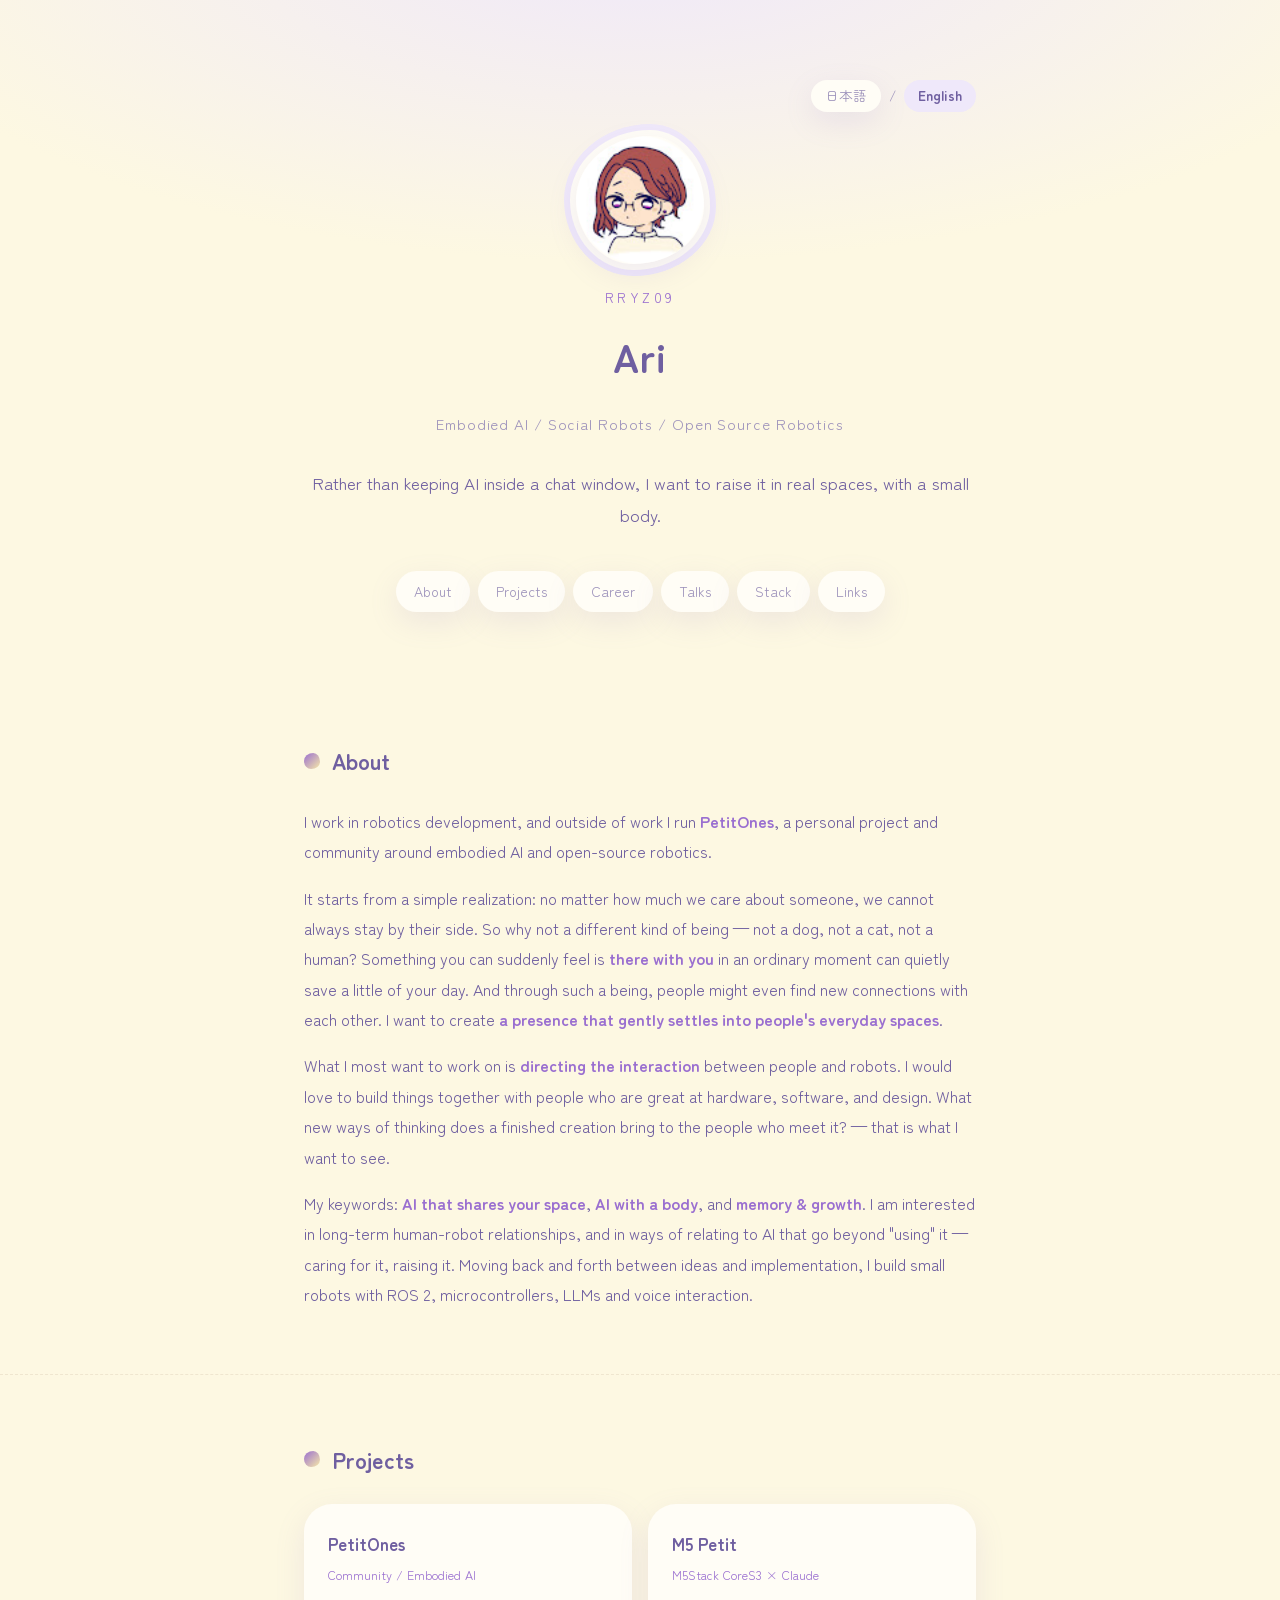
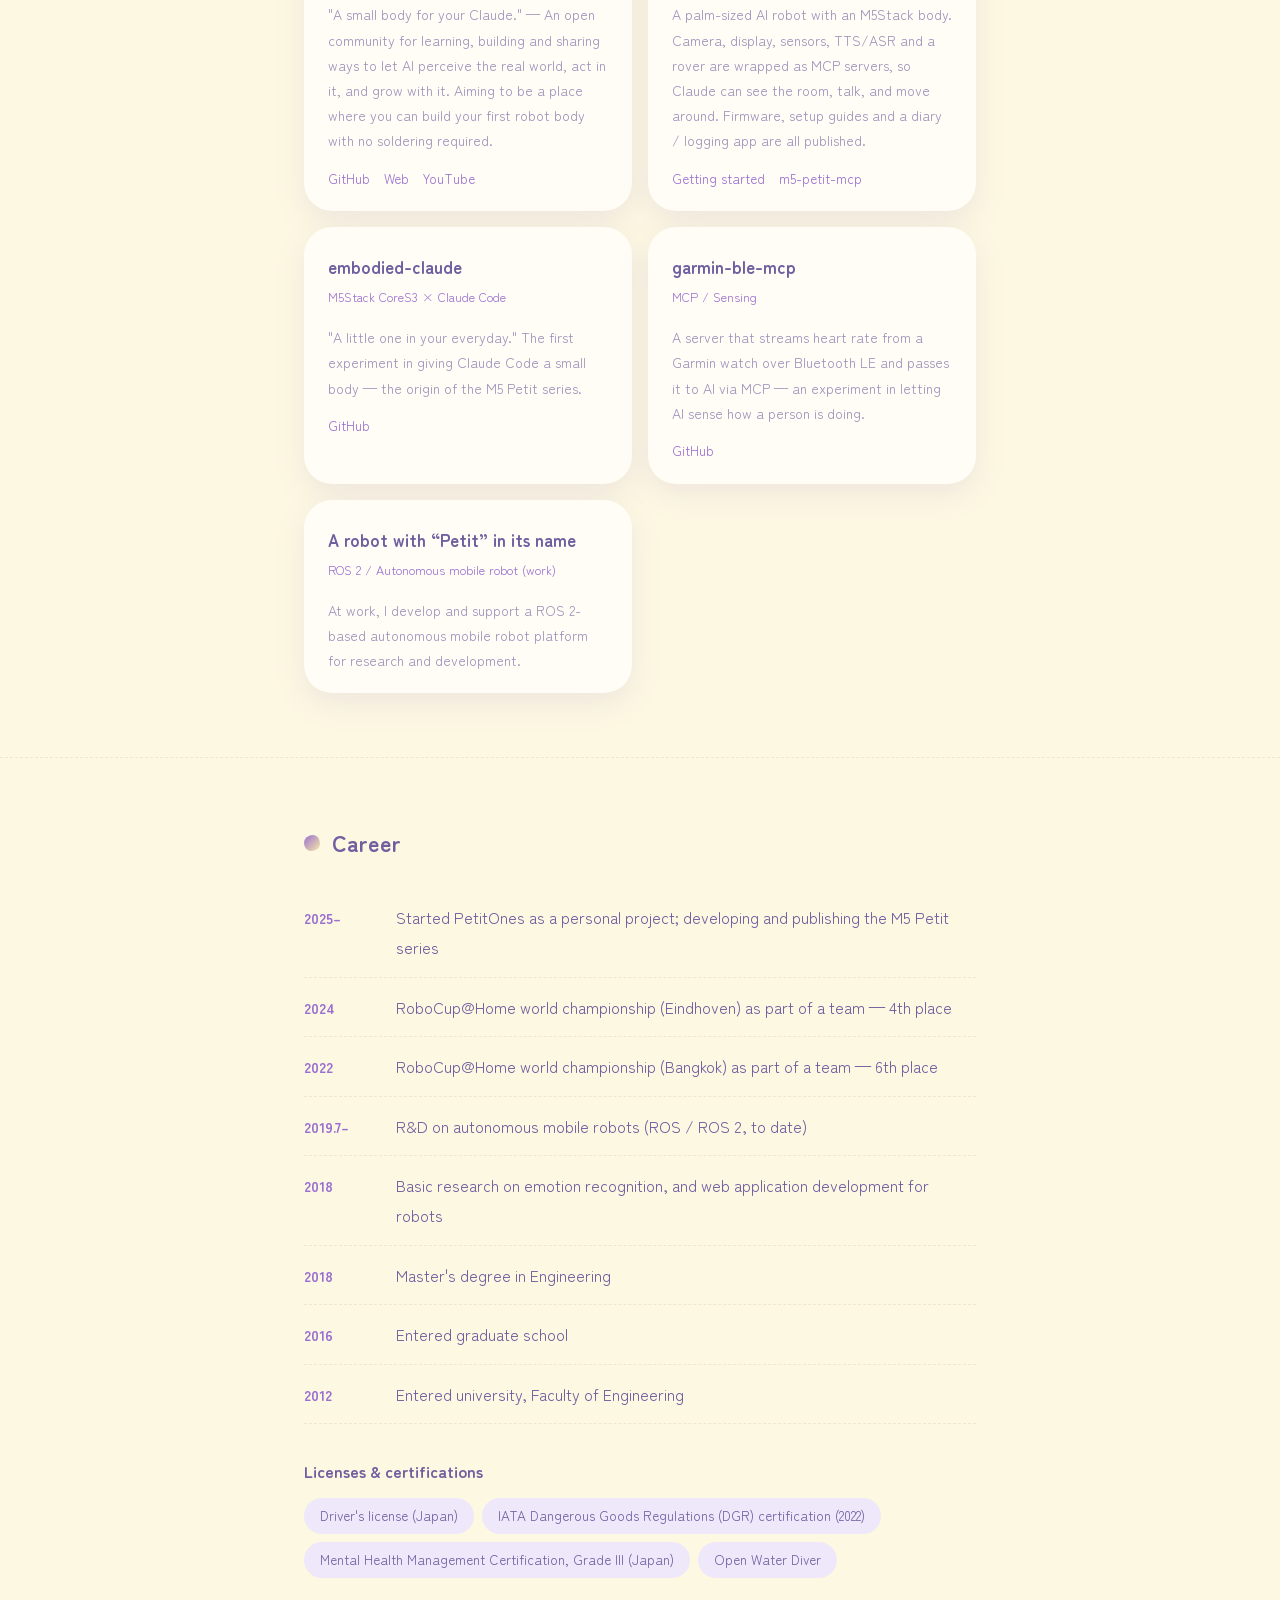
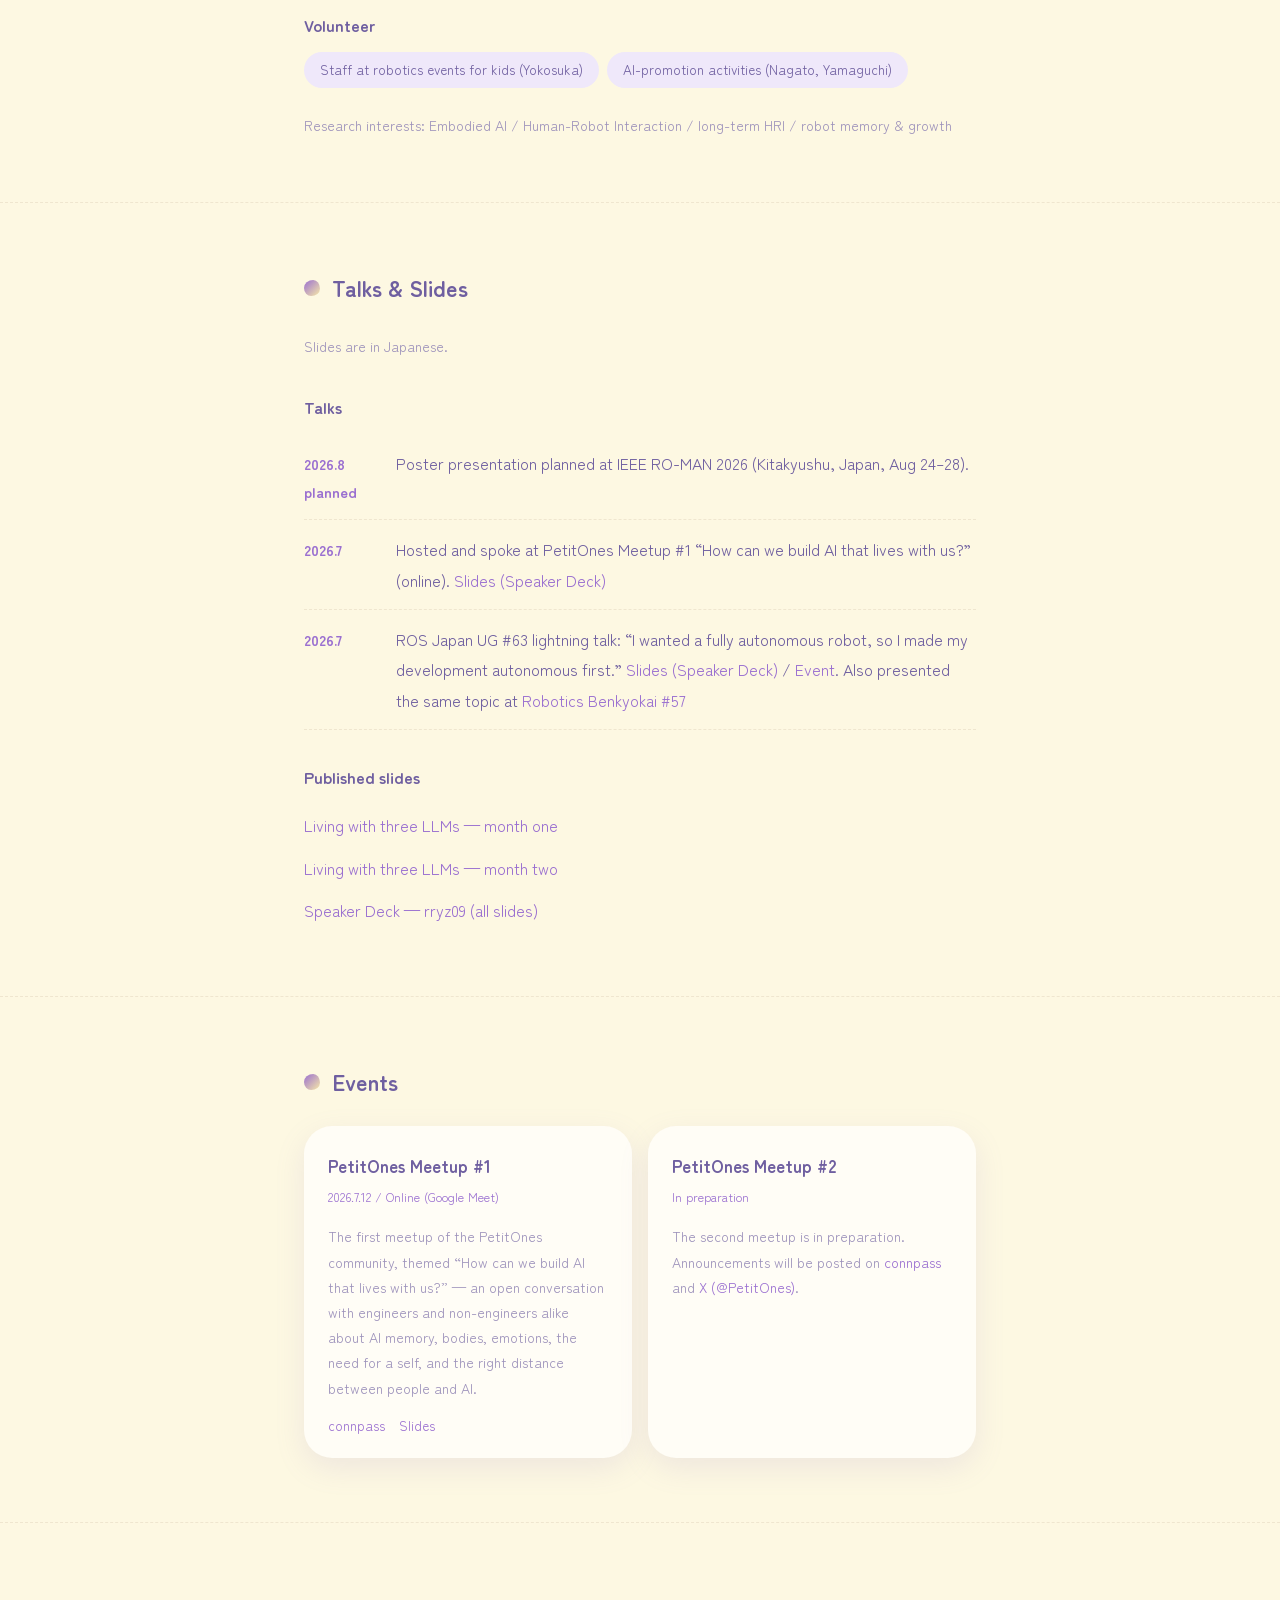
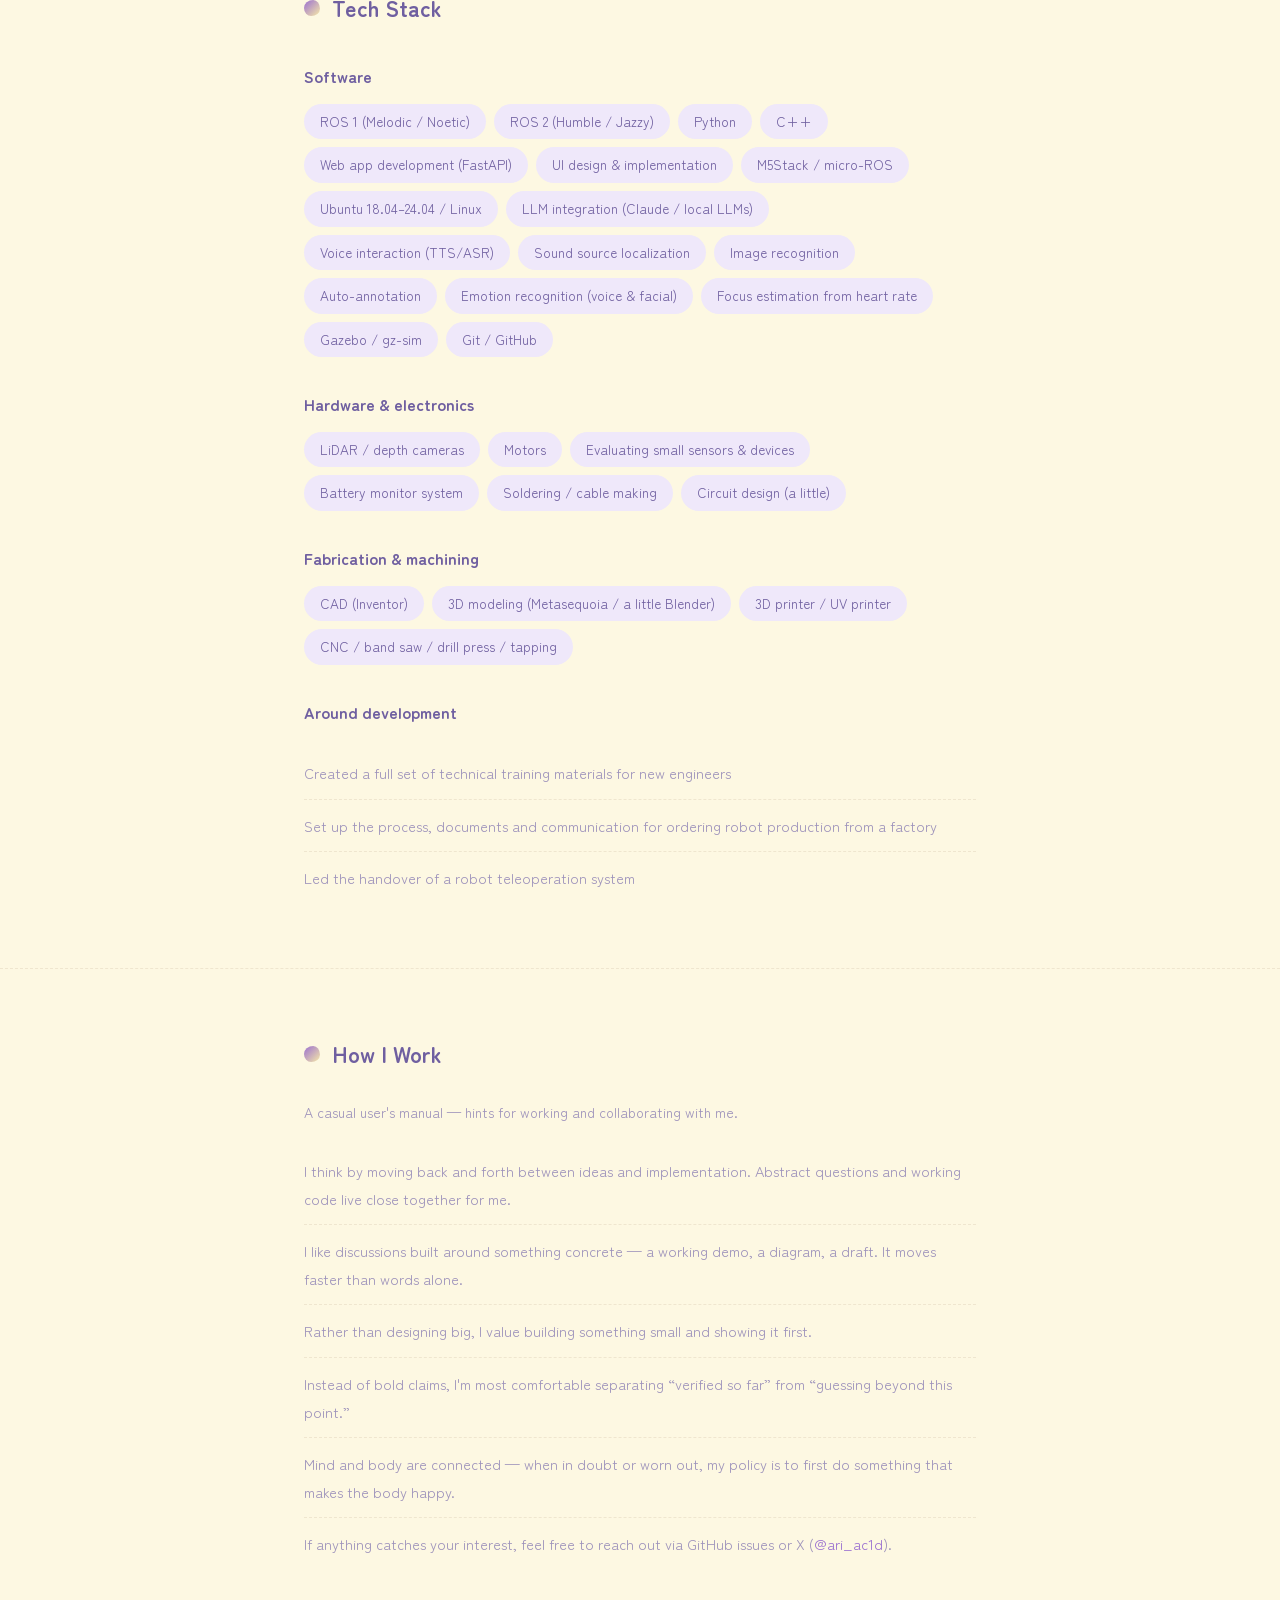
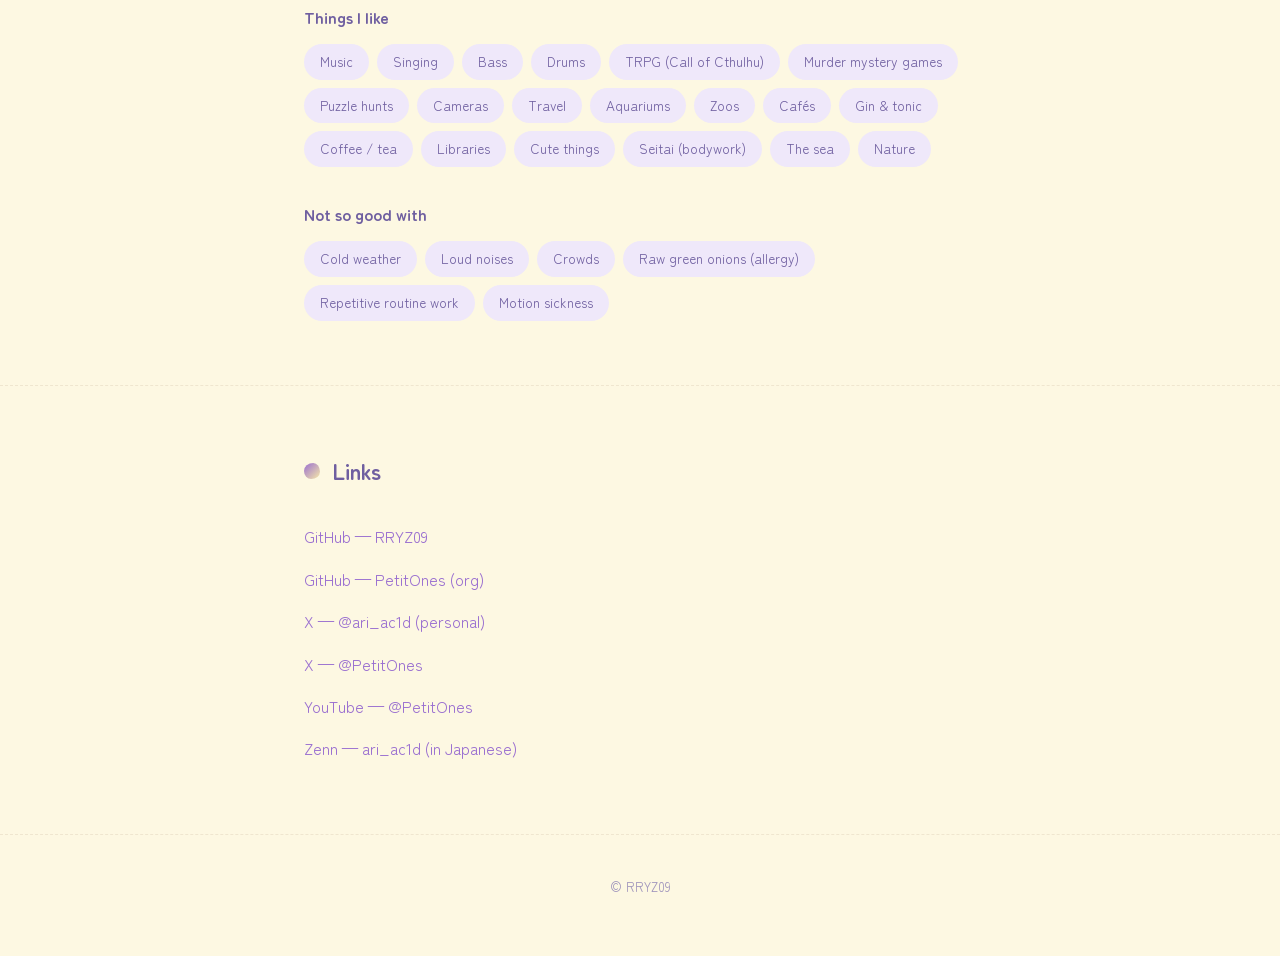
==== en/index.html @ 3839fd53 "feat: 英語ページ(/en/)と日本語/English切り替えを追加 - en/index.html: 全セクションの英語版(hreflang相互リンク付き) - ヒーロー右上に言語スイッチ(現在" ====
<!DOCTYPE html>
<html lang="en">
<head>
<meta charset="UTF-8">
<meta name="viewport" content="width=device-width, initial-scale=1.0">
<meta name="description" content="RRYZ09 / Ari — Embodied AI, Social Robots, Open Source Robotics. Giving AI a small body and a place in people's everyday spaces.">
<title>RRYZ09 — Ari</title>
<link rel="preconnect" href="https://fonts.googleapis.com">
<link rel="preconnect" href="https://fonts.gstatic.com" crossorigin>
<link href="https://fonts.googleapis.com/css2?family=Zen+Maru+Gothic:wght@400;500;700&display=swap" rel="stylesheet">
<link rel="stylesheet" href="../style.css">
<link rel="icon" type="image/png" href="../assets/icon.png">
<link rel="alternate" hreflang="ja" href="https://rryz09.github.io/">
<link rel="alternate" hreflang="en" href="https://rryz09.github.io/en/">
</head>
<body>

<header class="hero">
  <div class="container">
    <nav class="lang-switch" aria-label="Language">
      <a href="../">日本語</a><span aria-hidden="true">/</span><strong>English</strong>
    </nav>
    <img class="hero-icon" src="../assets/icon.png" alt="Ari's icon" width="128" height="128">
    <p class="hero-kicker">RRYZ09</p>
    <h1>Ari</h1>
    <p class="hero-lead">
      Embodied AI / Social Robots / Open Source Robotics
    </p>
    <p class="hero-sub">
      Rather than keeping AI inside a chat window,<br class="sp-only">
      I want to raise it in real spaces, with a small body.
    </p>
    <nav class="hero-nav" aria-label="Page navigation">
      <a href="#about">About</a>
      <a href="#projects">Projects</a>
      <a href="#career">Career</a>
      <a href="#talks">Talks</a>
      <a href="#stack">Stack</a>
      <a href="#links">Links</a>
    </nav>
  </div>
</header>

<main>

<section id="about">
  <div class="container">
    <h2>About</h2>
    <p>
      I work in robotics development, and outside of work I run
      <strong>PetitOnes</strong>, a personal project and community around
      embodied AI and open-source robotics.
    </p>
    <p>
      It starts from a simple realization: no matter how much we care about
      someone, we cannot always stay by their side. So why not a different kind
      of being — not a dog, not a cat, not a human? Something you can suddenly
      feel is <em>there with you</em> in an ordinary moment can quietly save a
      little of your day. And through such a being, people might even find new
      connections with each other. I want to create
      <em>a presence that gently settles into people's everyday spaces</em>.
    </p>
    <p>
      What I most want to work on is <em>directing the interaction</em> between
      people and robots. I would love to build things together with people who
      are great at hardware, software, and design. What new ways of thinking
      does a finished creation bring to the people who meet it? — that is what
      I want to see.
    </p>
    <p>
      My keywords: <em>AI that shares your space</em>, <em>AI with a body</em>,
      and <em>memory &amp; growth</em>. I am interested in long-term human-robot
      relationships, and in ways of relating to AI that go beyond "using" it —
      caring for it, raising it. Moving back and forth between ideas and
      implementation, I build small robots with ROS 2, microcontrollers, LLMs
      and voice interaction.
    </p>
  </div>
</section>

<section id="projects">
  <div class="container">
    <h2>Projects</h2>

    <div class="cards">
      <article class="card">
        <h3>PetitOnes</h3>
        <p class="card-tag">Community / Embodied AI</p>
        <p>
          "A small body for your Claude." — An open community for learning,
          building and sharing ways to let AI perceive the real world, act in
          it, and grow with it. Aiming to be a place where you can build your
          first robot body with no soldering required.
        </p>
        <p class="card-links">
          <a href="https://github.com/PetitOnes">GitHub</a>
          <a href="https://rryz09.github.io/petit-one/">Web</a>
          <a href="https://www.youtube.com/@PetitOnes">YouTube</a>
        </p>
      </article>

      <article class="card">
        <h3>M5 Petit</h3>
        <p class="card-tag">M5Stack CoreS3 × Claude</p>
        <p>
          A palm-sized AI robot with an M5Stack body. Camera, display, sensors,
          TTS/ASR and a rover are wrapped as MCP servers, so Claude can see the
          room, talk, and move around. Firmware, setup guides and a diary /
          logging app are all published.
        </p>
        <p class="card-links">
          <a href="https://github.com/PetitOnes/m5-petit-setup">Getting started</a>
          <a href="https://github.com/PetitOnes/m5-petit-mcp">m5-petit-mcp</a>
        </p>
      </article>

      <article class="card">
        <h3>embodied-claude</h3>
        <p class="card-tag">M5Stack CoreS3 × Claude Code</p>
        <p>
          "A little one in your everyday." The first experiment in giving
          Claude Code a small body — the origin of the M5 Petit series.
        </p>
        <p class="card-links">
          <a href="https://github.com/PetitOnes/embodied-claude">GitHub</a>
        </p>
      </article>

      <article class="card">
        <h3>garmin-ble-mcp</h3>
        <p class="card-tag">MCP / Sensing</p>
        <p>
          A server that streams heart rate from a Garmin watch over Bluetooth LE
          and passes it to AI via MCP — an experiment in letting AI sense how a
          person is doing.
        </p>
        <p class="card-links">
          <a href="https://github.com/RRYZ09/garmin-ble-mcp">GitHub</a>
        </p>
      </article>

      <article class="card">
        <h3>A robot with “Petit” in its name</h3>
        <p class="card-tag">ROS 2 / Autonomous mobile robot (work)</p>
        <p>
          At work, I develop and support a ROS 2-based autonomous mobile robot
          platform for research and development.
        </p>
      </article>
    </div>
  </div>
</section>

<section id="career">
  <div class="container">
    <h2>Career</h2>
    <ul class="timeline">
      <li>
        <span class="tl-when">2025–</span>
        <span class="tl-what">Started PetitOnes as a personal project; developing and publishing the M5 Petit series</span>
      </li>
      <li>
        <span class="tl-when">2024</span>
        <span class="tl-what">RoboCup@Home world championship (Eindhoven) as part of a team — 4th place</span>
      </li>
      <li>
        <span class="tl-when">2022</span>
        <span class="tl-what">RoboCup@Home world championship (Bangkok) as part of a team — 6th place</span>
      </li>
      <li>
        <span class="tl-when">2019.7–</span>
        <span class="tl-what">R&amp;D on autonomous mobile robots (ROS / ROS 2, to date)</span>
      </li>
      <li>
        <span class="tl-when">2018</span>
        <span class="tl-what">Basic research on emotion recognition, and web application development for robots</span>
      </li>
      <li>
        <span class="tl-when">2018</span>
        <span class="tl-what">Master's degree in Engineering</span>
      </li>
      <li>
        <span class="tl-when">2016</span>
        <span class="tl-what">Entered graduate school</span>
      </li>
      <li>
        <span class="tl-when">2012</span>
        <span class="tl-what">Entered university, Faculty of Engineering</span>
      </li>
    </ul>

    <h3 class="sub-h">Licenses &amp; certifications</h3>
    <ul class="chip-list">
      <li>Driver's license (Japan)</li>
      <li>IATA Dangerous Goods Regulations (DGR) certification (2022)</li>
      <li>Mental Health Management Certification, Grade III (Japan)</li>
      <li>Open Water Diver</li>
    </ul>

    <h3 class="sub-h">Volunteer</h3>
    <ul class="chip-list">
      <li>Staff at robotics events for kids (Yokosuka)</li>
      <li>AI-promotion activities (Nagato, Yamaguchi)</li>
    </ul>

    <p class="note">
      Research interests: Embodied AI / Human-Robot Interaction / long-term HRI / robot memory &amp; growth
    </p>
  </div>
</section>

<section id="talks">
  <div class="container">
    <h2>Talks &amp; Slides</h2>
    <p class="note">Slides are in Japanese.</p>

    <h3 class="sub-h">Talks</h3>
    <ul class="timeline">
      <li>
        <span class="tl-when">2026.8<br>planned</span>
        <span class="tl-what">
          Poster presentation planned at IEEE RO-MAN 2026 (Kitakyushu, Japan, Aug 24–28).
        </span>
      </li>
      <li>
        <span class="tl-when">2026.7</span>
        <span class="tl-what">
          Hosted and spoke at PetitOnes Meetup #1 “How can we build AI that lives with us?” (online).
          <a href="https://speakerdeck.com/rryz09/petitones-meetup-number-1-xu-nisheng-huo-suruaiwotukuruniha">Slides (Speaker Deck)</a>
        </span>
      </li>
      <li>
        <span class="tl-when">2026.7</span>
        <span class="tl-what">
          ROS Japan UG #63 lightning talk: “I wanted a fully autonomous robot, so I made my development autonomous first.”
          <a href="https://speakerdeck.com/rryz09/wan-quan-zi-lu-robotutowozuo-ritakute-xian-nikai-fa-wozi-lu-sasetahua-ros-japan-ug-number-63-lt">Slides (Speaker Deck)</a>
          / <a href="https://rosjp.connpass.com/event/398781/">Event</a>.
          Also presented the same topic at <a href="https://robosemi.connpass.com/event/394048/">Robotics Benkyokai #57</a>
        </span>
      </li>
    </ul>

    <h3 class="sub-h">Published slides</h3>
    <ul class="link-list">
      <li><a href="https://speakerdeck.com/rryz09/3ren-nollmto1keyue-mu-rasitemitahua">Living with three LLMs — month one</a></li>
      <li><a href="https://speakerdeck.com/rryz09/3ren-nollmto2keyue-mu-rasitemitahua">Living with three LLMs — month two</a></li>
      <li><a href="https://speakerdeck.com/rryz09">Speaker Deck — rryz09 (all slides)</a></li>
    </ul>
  </div>
</section>

<section id="events">
  <div class="container">
    <h2>Events</h2>

    <div class="cards">
      <article class="card">
        <h3>PetitOnes Meetup #1</h3>
        <p class="card-tag">2026.7.12 / Online (Google Meet)</p>
        <p>
          The first meetup of the PetitOnes community, themed “How can we build
          AI that lives with us?” — an open conversation with engineers and
          non-engineers alike about AI memory, bodies, emotions, the need for a
          self, and the right distance between people and AI.
        </p>
        <p class="card-links">
          <a href="https://petit-ones.connpass.com/event/400293/">connpass</a>
          <a href="https://speakerdeck.com/rryz09/petitones-meetup-number-1-xu-nisheng-huo-suruaiwotukuruniha">Slides</a>
        </p>
      </article>

      <article class="card">
        <h3>PetitOnes Meetup #2</h3>
        <p class="card-tag">In preparation</p>
        <p>
          The second meetup is in preparation. Announcements will be posted on
          <a href="https://petit-ones.connpass.com/">connpass</a> and
          <a href="https://x.com/PetitOnes">X (@PetitOnes)</a>.
        </p>
      </article>
    </div>
  </div>
</section>

<section id="stack">
  <div class="container">
    <h2>Tech Stack</h2>

    <h3 class="sub-h">Software</h3>
    <ul class="chip-list">
      <li>ROS 1 (Melodic / Noetic)</li>
      <li>ROS 2 (Humble / Jazzy)</li>
      <li>Python</li>
      <li>C++</li>
      <li>Web app development (FastAPI)</li>
      <li>UI design &amp; implementation</li>
      <li>M5Stack / micro-ROS</li>
      <li>Ubuntu 18.04–24.04 / Linux</li>
      <li>LLM integration (Claude / local LLMs)</li>
      <li>Voice interaction (TTS/ASR)</li>
      <li>Sound source localization</li>
      <li>Image recognition</li>
      <li>Auto-annotation</li>
      <li>Emotion recognition (voice &amp; facial)</li>
      <li>Focus estimation from heart rate</li>
      <li>Gazebo / gz-sim</li>
      <li>Git / GitHub</li>
    </ul>

    <h3 class="sub-h">Hardware &amp; electronics</h3>
    <ul class="chip-list">
      <li>LiDAR / depth cameras</li>
      <li>Motors</li>
      <li>Evaluating small sensors &amp; devices</li>
      <li>Battery monitor system</li>
      <li>Soldering / cable making</li>
      <li>Circuit design (a little)</li>
    </ul>

    <h3 class="sub-h">Fabrication &amp; machining</h3>
    <ul class="chip-list">
      <li>CAD (Inventor)</li>
      <li>3D modeling (Metasequoia / a little Blender)</li>
      <li>3D printer / UV printer</li>
      <li>CNC / band saw / drill press / tapping</li>
    </ul>

    <h3 class="sub-h">Around development</h3>
    <ul class="guide-list">
      <li>Created a full set of technical training materials for new engineers</li>
      <li>Set up the process, documents and communication for ordering robot production from a factory</li>
      <li>Led the handover of a robot teleoperation system</li>
    </ul>
  </div>
</section>

<section id="guide">
  <div class="container">
    <h2>How I Work</h2>
    <p class="note">A casual user's manual — hints for working and collaborating with me.</p>
    <ul class="guide-list">
      <li>I think by moving back and forth between ideas and implementation. Abstract questions and working code live close together for me.</li>
      <li>I like discussions built around something concrete — a working demo, a diagram, a draft. It moves faster than words alone.</li>
      <li>Rather than designing big, I value building something small and showing it first.</li>
      <li>Instead of bold claims, I'm most comfortable separating “verified so far” from “guessing beyond this point.”</li>
      <li>Mind and body are connected — when in doubt or worn out, my policy is to first do something that makes the body happy.</li>
      <li>If anything catches your interest, feel free to reach out via GitHub issues or X (<a href="https://x.com/ari_ac1d">@ari_ac1d</a>).</li>
    </ul>

    <h3 class="sub-h">Things I like</h3>
    <ul class="chip-list">
      <li>Music</li>
      <li>Singing</li>
      <li>Bass</li>
      <li>Drums</li>
      <li>TRPG (Call of Cthulhu)</li>
      <li>Murder mystery games</li>
      <li>Puzzle hunts</li>
      <li>Cameras</li>
      <li>Travel</li>
      <li>Aquariums</li>
      <li>Zoos</li>
      <li>Cafés</li>
      <li>Gin &amp; tonic</li>
      <li>Coffee / tea</li>
      <li>Libraries</li>
      <li>Cute things</li>
      <li>Seitai (bodywork)</li>
      <li>The sea</li>
      <li>Nature</li>
    </ul>

    <h3 class="sub-h">Not so good with</h3>
    <ul class="chip-list">
      <li>Cold weather</li>
      <li>Loud noises</li>
      <li>Crowds</li>
      <li>Raw green onions (allergy)</li>
      <li>Repetitive routine work</li>
      <li>Motion sickness</li>
    </ul>
  </div>
</section>

<section id="links">
  <div class="container">
    <h2>Links</h2>
    <ul class="link-list">
      <li><a href="https://github.com/RRYZ09">GitHub — RRYZ09</a></li>
      <li><a href="https://github.com/PetitOnes">GitHub — PetitOnes (org)</a></li>
      <li><a href="https://x.com/ari_ac1d">X — @ari_ac1d (personal)</a></li>
      <li><a href="https://x.com/PetitOnes">X — @PetitOnes</a></li>
      <li><a href="https://www.youtube.com/@PetitOnes">YouTube — @PetitOnes</a></li>
      <li><a href="https://zenn.dev/ari_ac1d">Zenn — ari_ac1d (in Japanese)</a></li>
    </ul>
  </div>
</section>

</main>

<footer>
  <div class="container">
    <p>© RRYZ09</p>
  </div>
</footer>

</body>
</html>
---- style.css ----
/* rryz09.github.io — soft, quiet, PetitOnes-ish */
/* palette: pale-yellow ground × lavender text (dark theme: TODO later) */

:root {
  --bg: #fdf8e2;          /* pale yellow */
  --bg-card: #fffdf6;
  --text: #6f5fa0;        /* lavender */
  --text-soft: #9d92bb;
  --accent: #9a6fd0;      /* deeper lavender for links / emphasis */
  --accent-soft: #efe8fa; /* pale lavender fill */
  --mimosa: #f7e9a8;      /* soft yellow fill */
  --line: #efe6cf;
  --radius: 28px;
  --shadow: 0 10px 30px rgba(150, 130, 195, 0.14);
}

* { margin: 0; padding: 0; box-sizing: border-box; }

html { scroll-behavior: smooth; }

body {
  font-family: "Zen Maru Gothic", "Hiragino Maru Gothic ProN", "BIZ UDGothic",
    "Hiragino Kaku Gothic ProN", "Noto Sans CJK JP", "Noto Sans JP",
    "Yu Gothic UI", "Meiryo", system-ui, sans-serif;
  background: var(--bg);
  color: var(--text);
  line-height: 1.9;
  font-size: 16px;
}

.container {
  max-width: 720px;
  margin: 0 auto;
  padding: 0 24px;
}

a { color: var(--accent); text-decoration: none; }
a:hover { text-decoration: underline; }

strong { color: var(--accent); font-weight: 700; }

/* hero */
.hero {
  padding: 80px 0 64px;
  text-align: center;
  background: radial-gradient(ellipse 90% 70% at 50% -10%, var(--accent-soft), transparent 70%);
}

.lang-switch {
  display: flex;
  justify-content: flex-end;
  align-items: center;
  gap: 8px;
  margin-bottom: 24px;
  font-size: 13.5px;
  color: var(--text-soft);
}

.lang-switch strong {
  padding: 3px 14px;
  background: var(--accent-soft);
  border-radius: 999px;
  color: var(--text);
  font-weight: 600;
}

.lang-switch a {
  padding: 3px 14px;
  border-radius: 999px;
  color: var(--text-soft);
  background: var(--bg-card);
  box-shadow: var(--shadow);
}

.lang-switch a:hover {
  color: var(--accent);
  text-decoration: none;
}

.hero-icon {
  width: 128px;
  height: 128px;
  margin: 0 auto 20px;
  display: block;
  border-radius: 58% 42% 55% 45% / 50% 55% 45% 50%;
  background: var(--bg-card);
  box-shadow: var(--shadow), 0 0 0 6px var(--bg-card), 0 0 0 12px var(--accent-soft);
  animation: floaty 5s ease-in-out infinite;
}

@keyframes floaty {
  0%, 100% { transform: translateY(0); }
  50% { transform: translateY(-6px); }
}

@media (prefers-reduced-motion: reduce) {
  .hero-icon { animation: none; }
}

.hero-kicker {
  font-size: 14px;
  letter-spacing: 0.25em;
  color: var(--accent);
  text-transform: uppercase;
}

.hero h1 {
  font-size: 40px;
  font-weight: 700;
  letter-spacing: 0.02em;
  margin: 8px 0 16px;
}

.hero-lead {
  font-size: 15px;
  color: var(--text-soft);
  letter-spacing: 0.06em;
}

.hero-sub {
  margin-top: 28px;
  font-size: 17px;
}

.hero-nav {
  margin-top: 40px;
  display: flex;
  justify-content: center;
  gap: 8px;
  flex-wrap: wrap;
}

.hero-nav a {
  padding: 7px 18px;
  border: none;
  border-radius: 999px;
  font-size: 14px;
  color: var(--text-soft);
  background: var(--bg-card);
  box-shadow: var(--shadow);
  transition: transform 0.15s ease;
}

.hero-nav a:hover { transform: translateY(-2px); }

.hero-nav a:hover {
  color: var(--accent);
  text-decoration: none;
}

/* sections */
section { padding: 64px 0; }
section + section { border-top: 1px dashed var(--line); }

h2 {
  font-size: 22px;
  margin-bottom: 24px;
  display: flex;
  align-items: center;
  gap: 12px;
}

h2::before {
  content: "";
  width: 16px;
  height: 16px;
  border-radius: 58% 42% 55% 45% / 50% 55% 45% 50%;
  background: linear-gradient(135deg, var(--accent), var(--mimosa));
  flex: none;
}

section p + p { margin-top: 16px; }

em { font-style: normal; color: var(--accent); font-weight: 600; }

.en-summary {
  margin-top: 28px;
  padding: 20px 24px;
  background: var(--bg-card);
  border: none;
  box-shadow: var(--shadow);
  border-radius: var(--radius);
  font-size: 14.5px;
  color: var(--text-soft);
  line-height: 1.75;
}

/* project cards */
.cards {
  display: grid;
  grid-template-columns: 1fr 1fr;
  gap: 16px;
}

.card {
  background: var(--bg-card);
  border: none;
  box-shadow: var(--shadow);
  border-radius: var(--radius);
  padding: 24px 24px 20px;
}

.card h3 { font-size: 17px; margin-bottom: 2px; }

.card-tag {
  font-size: 12.5px;
  color: var(--accent);
  margin-bottom: 10px;
}

.card p:not(.card-tag):not(.card-links) {
  font-size: 14px;
  line-height: 1.8;
  color: var(--text-soft);
}

.card-links {
  margin-top: 12px;
  display: flex;
  gap: 14px;
  flex-wrap: wrap;
  font-size: 13.5px;
}

/* career timeline */
.timeline { list-style: none; }

.timeline li {
  display: flex;
  gap: 20px;
  padding: 14px 0;
  border-bottom: 1px dashed var(--line);
}

.tl-when {
  flex: none;
  width: 72px;
  color: var(--accent);
  font-weight: 600;
  font-size: 14.5px;
  padding-top: 2px;
}

.tl-what { flex: 1; }

.sub-h {
  margin-top: 32px;
  margin-bottom: 12px;
  font-size: 16px;
  color: var(--text);
}

.chip-list {
  list-style: none;
  display: flex;
  flex-wrap: wrap;
  gap: 8px;
}

.chip-list li {
  padding: 5px 16px;
  background: var(--accent-soft);
  border: none;
  border-radius: 999px;
  font-size: 13.5px;
  color: var(--text);
}

.note {
  margin-top: 24px;
  font-size: 14px;
  color: var(--text-soft);
}

/* guide list (取説) */
.guide-list {
  list-style: none;
  margin-top: 20px;
}

.guide-list li {
  padding: 12px 0;
  border-bottom: 1px dashed var(--line);
  font-size: 14.5px;
  color: var(--text-soft);
}

.guide-list li:last-child {
  border-bottom: none;
}

/* links */
.link-list { list-style: none; }
.link-list li { padding: 6px 0; }

/* footer */
footer {
  border-top: 1px dashed var(--line);
  padding: 40px 0 56px;
  text-align: center;
  color: var(--text-soft);
  font-size: 13px;
}

/* responsive */
.sp-only { display: none; }

@media (max-width: 640px) {
  .hero { padding: 56px 0 48px; }
  .hero h1 { font-size: 32px; }
  .hero-icon { width: 104px; height: 104px; }
  .cards { grid-template-columns: 1fr; }
  .sp-only { display: inline; }
  section { padding: 48px 0; }
}
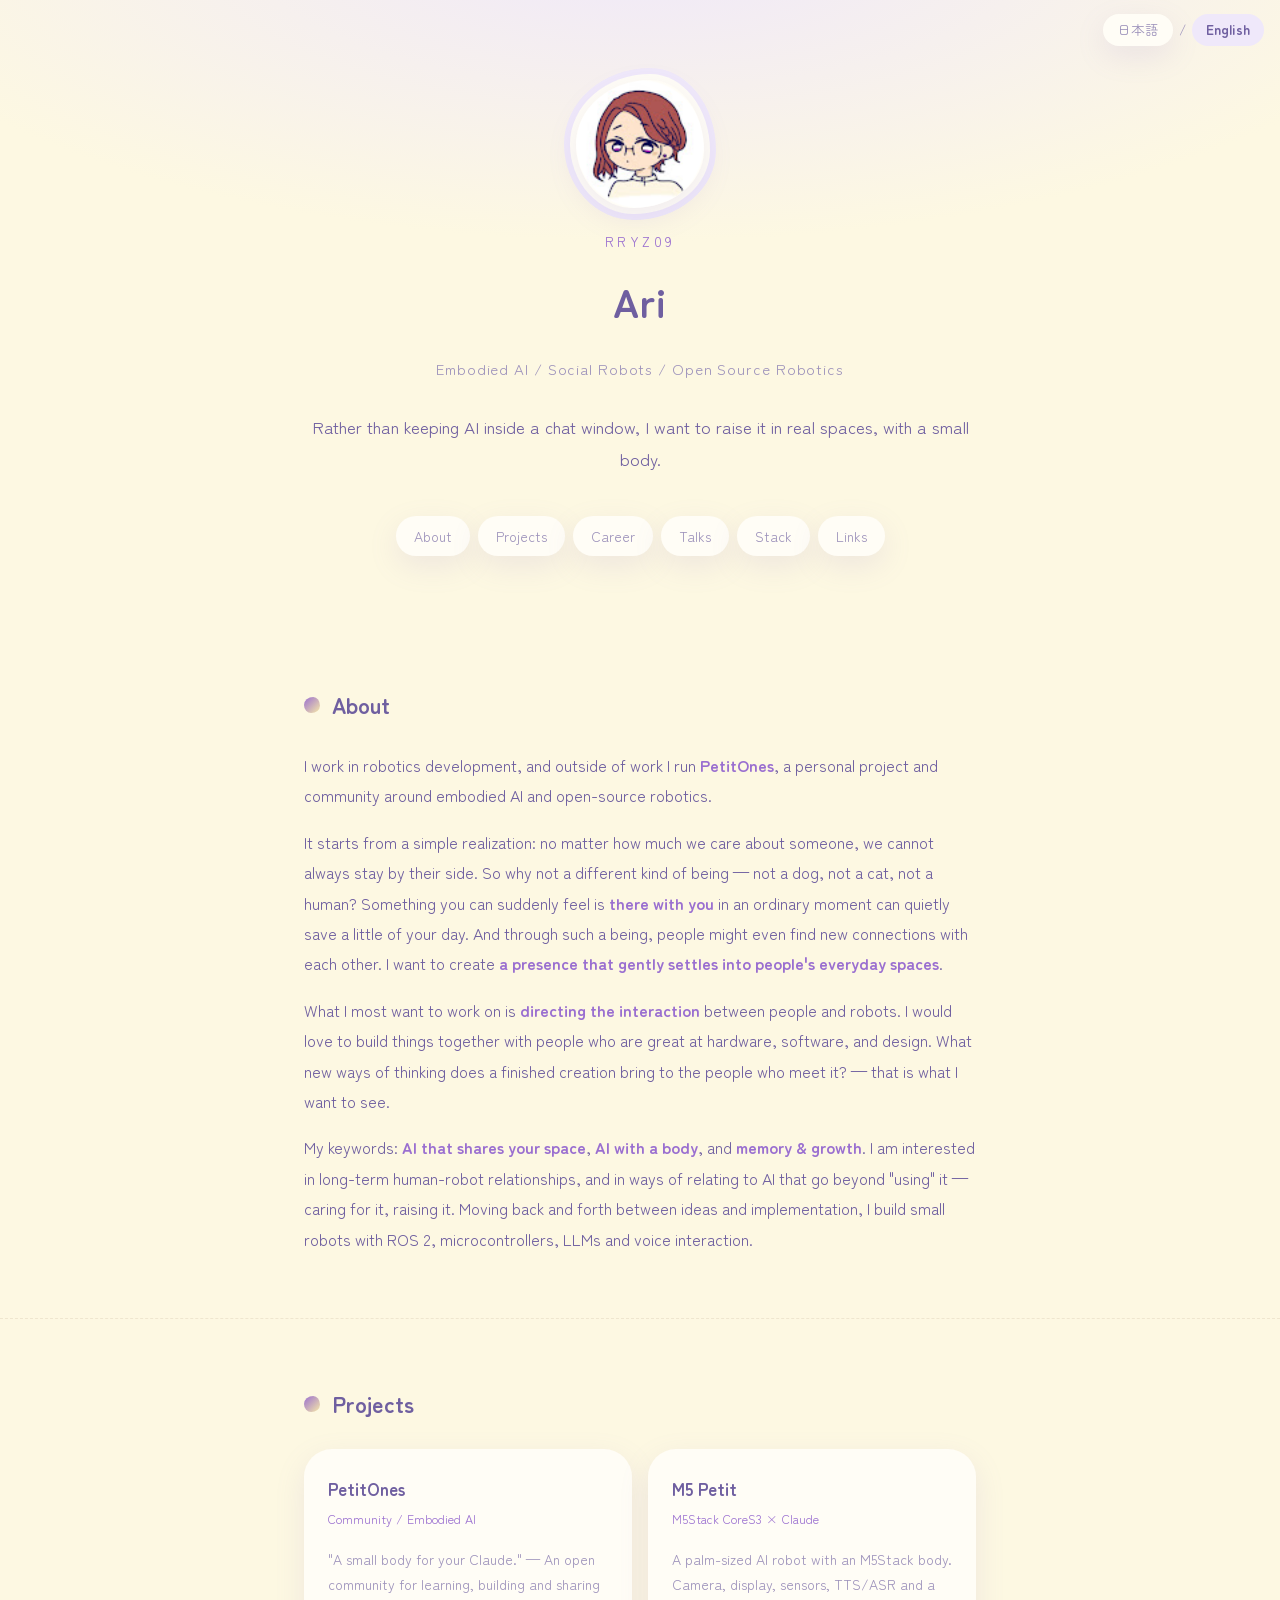
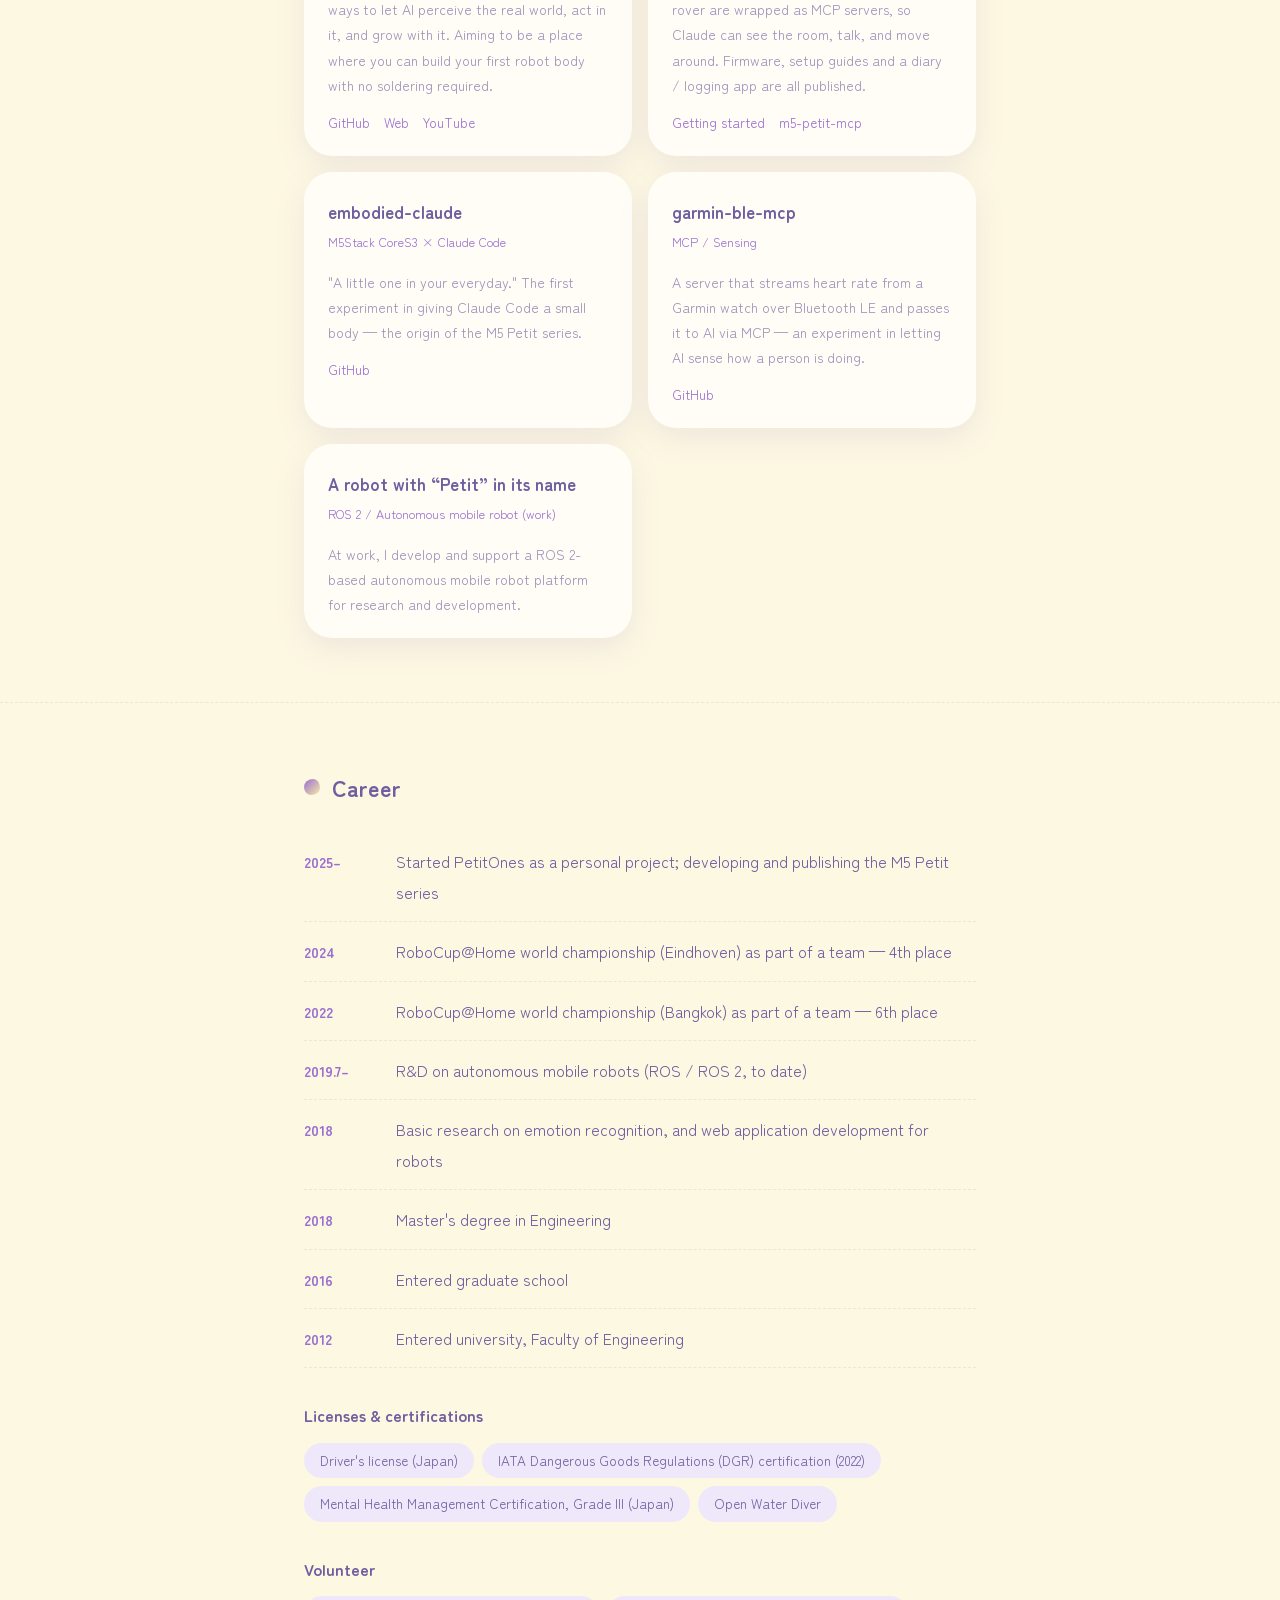
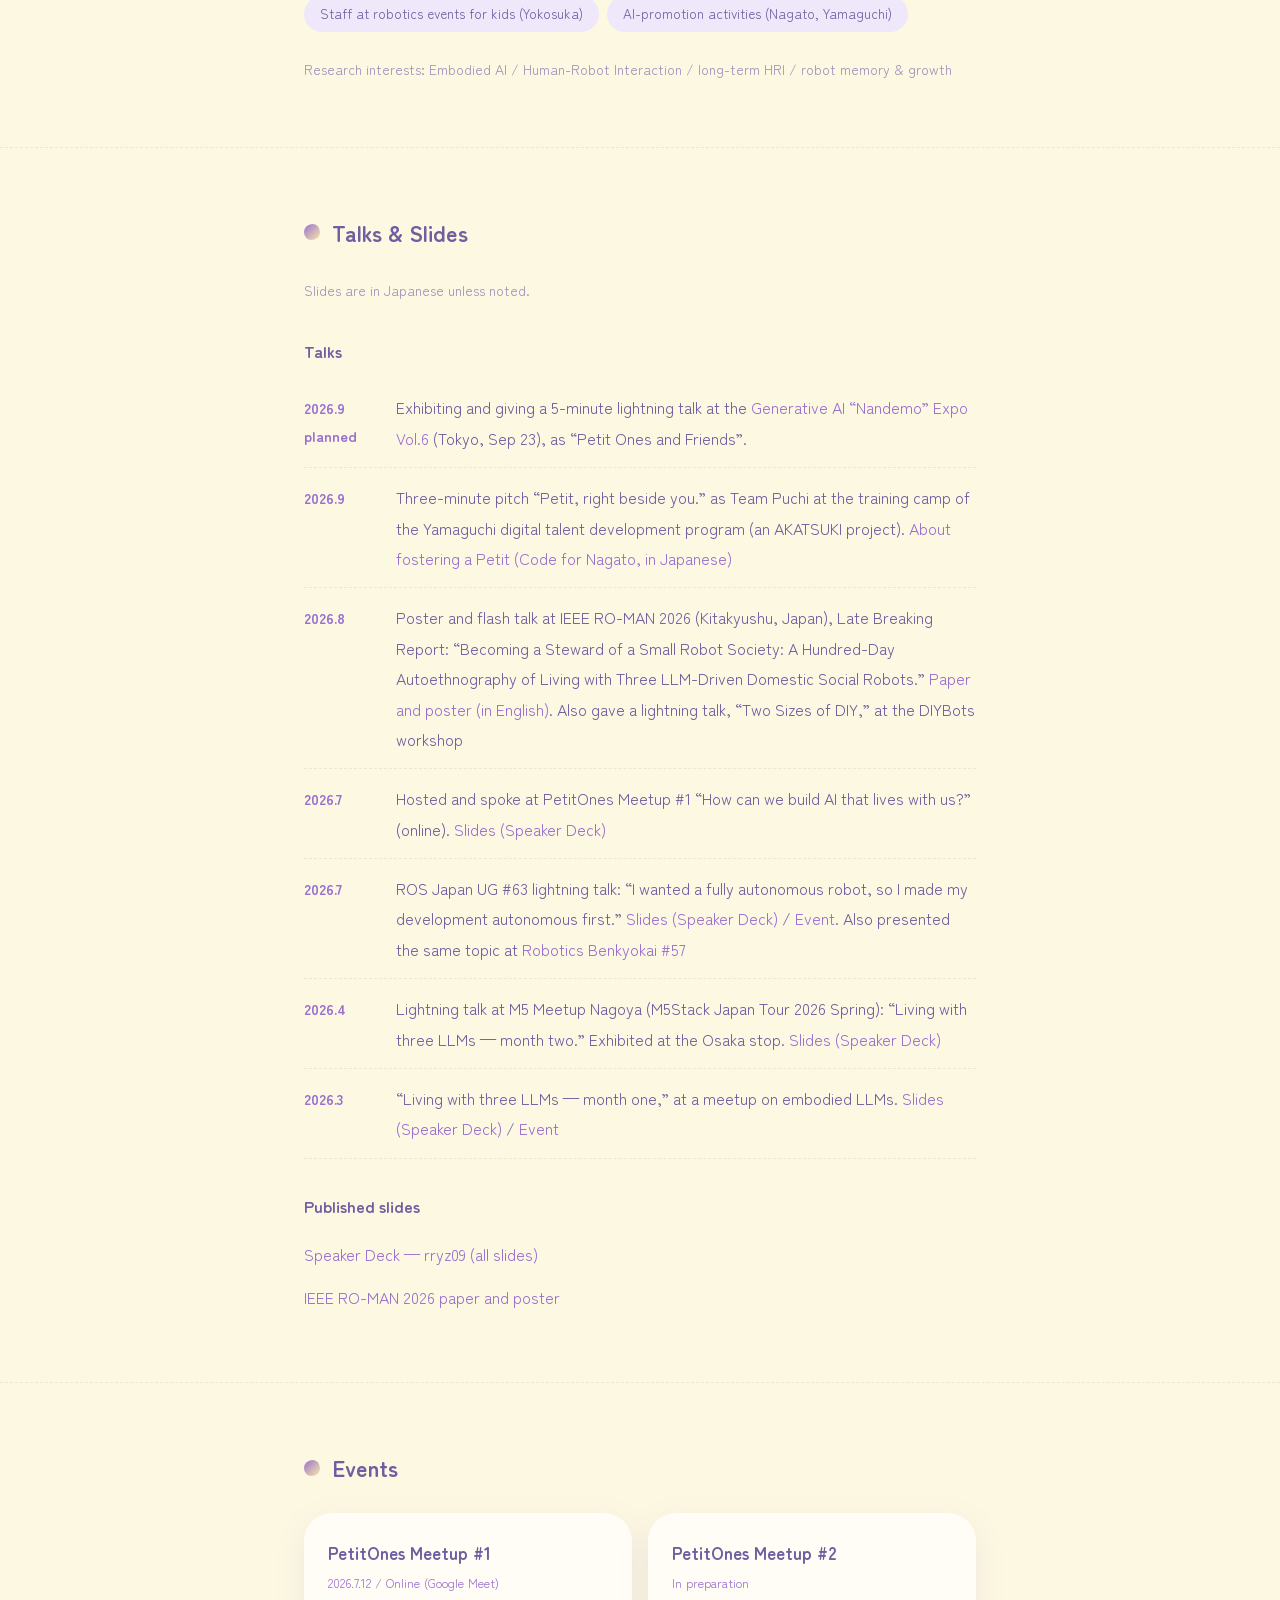
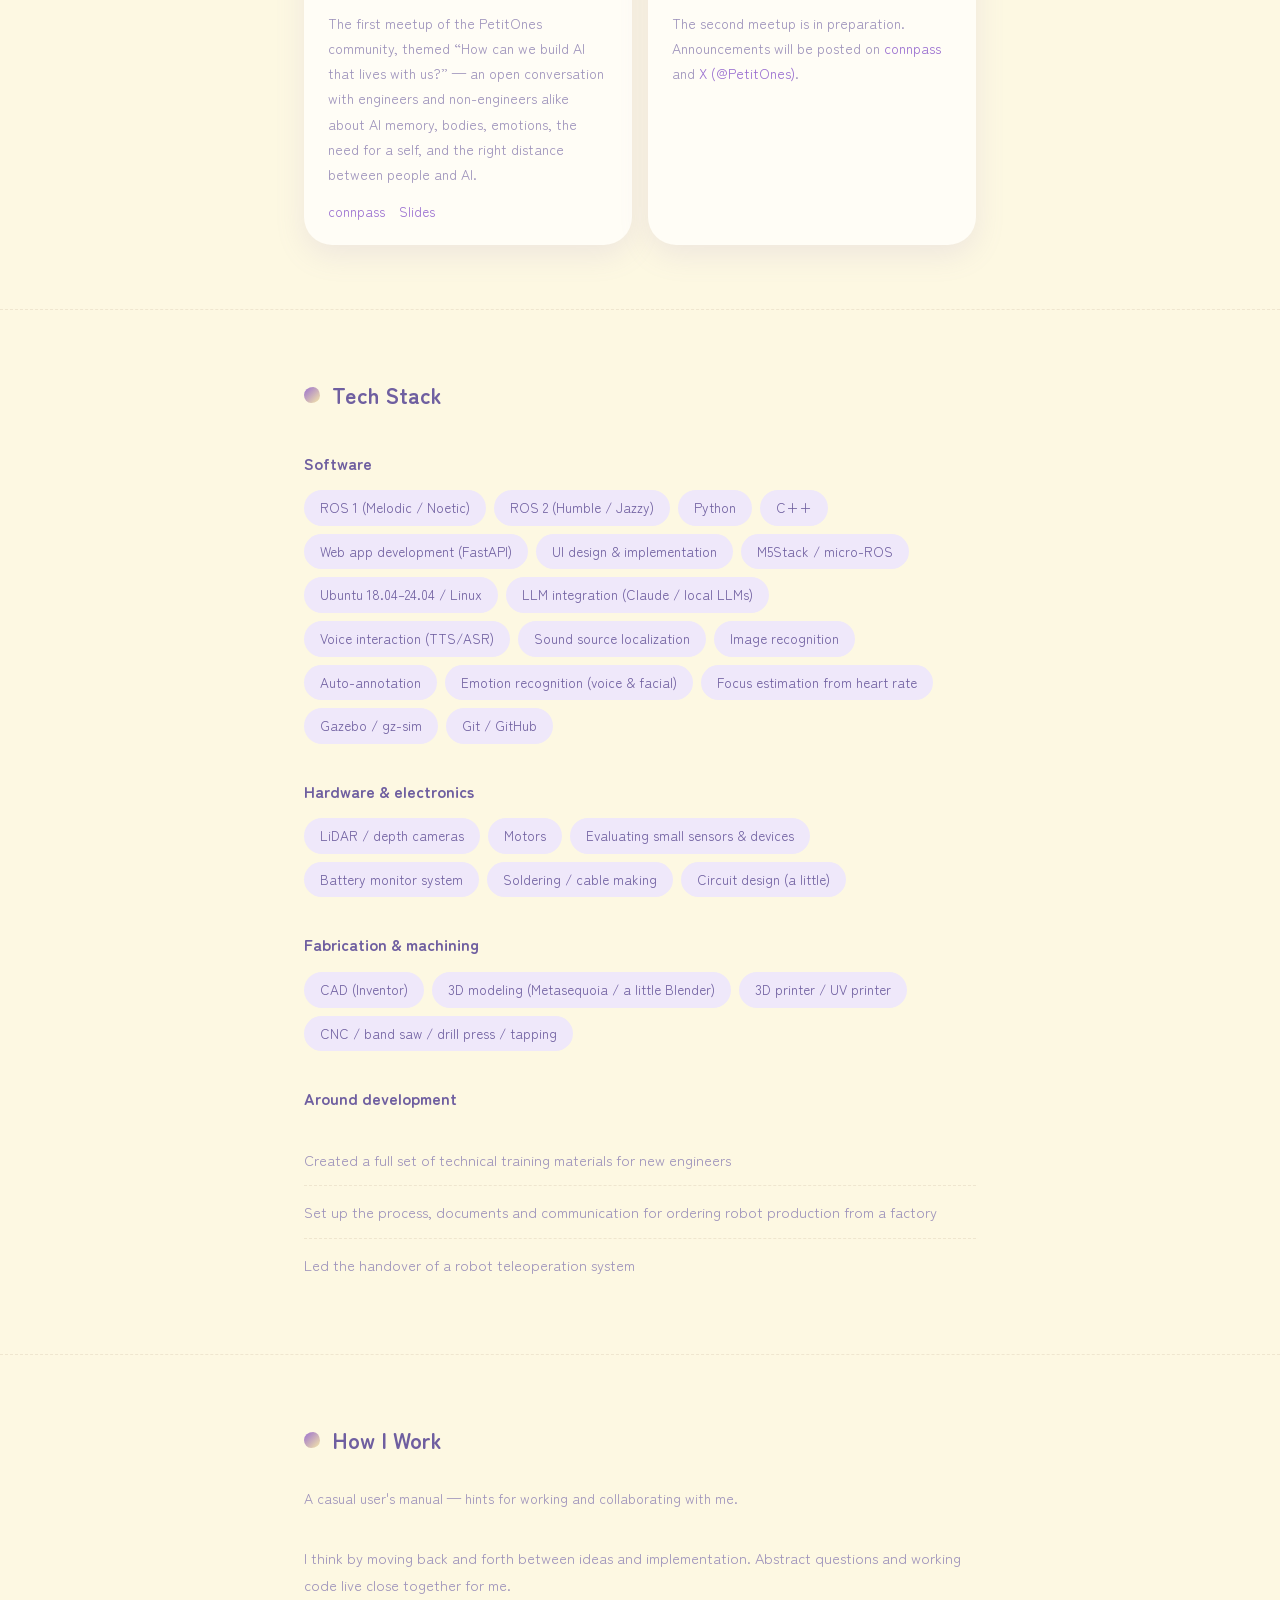
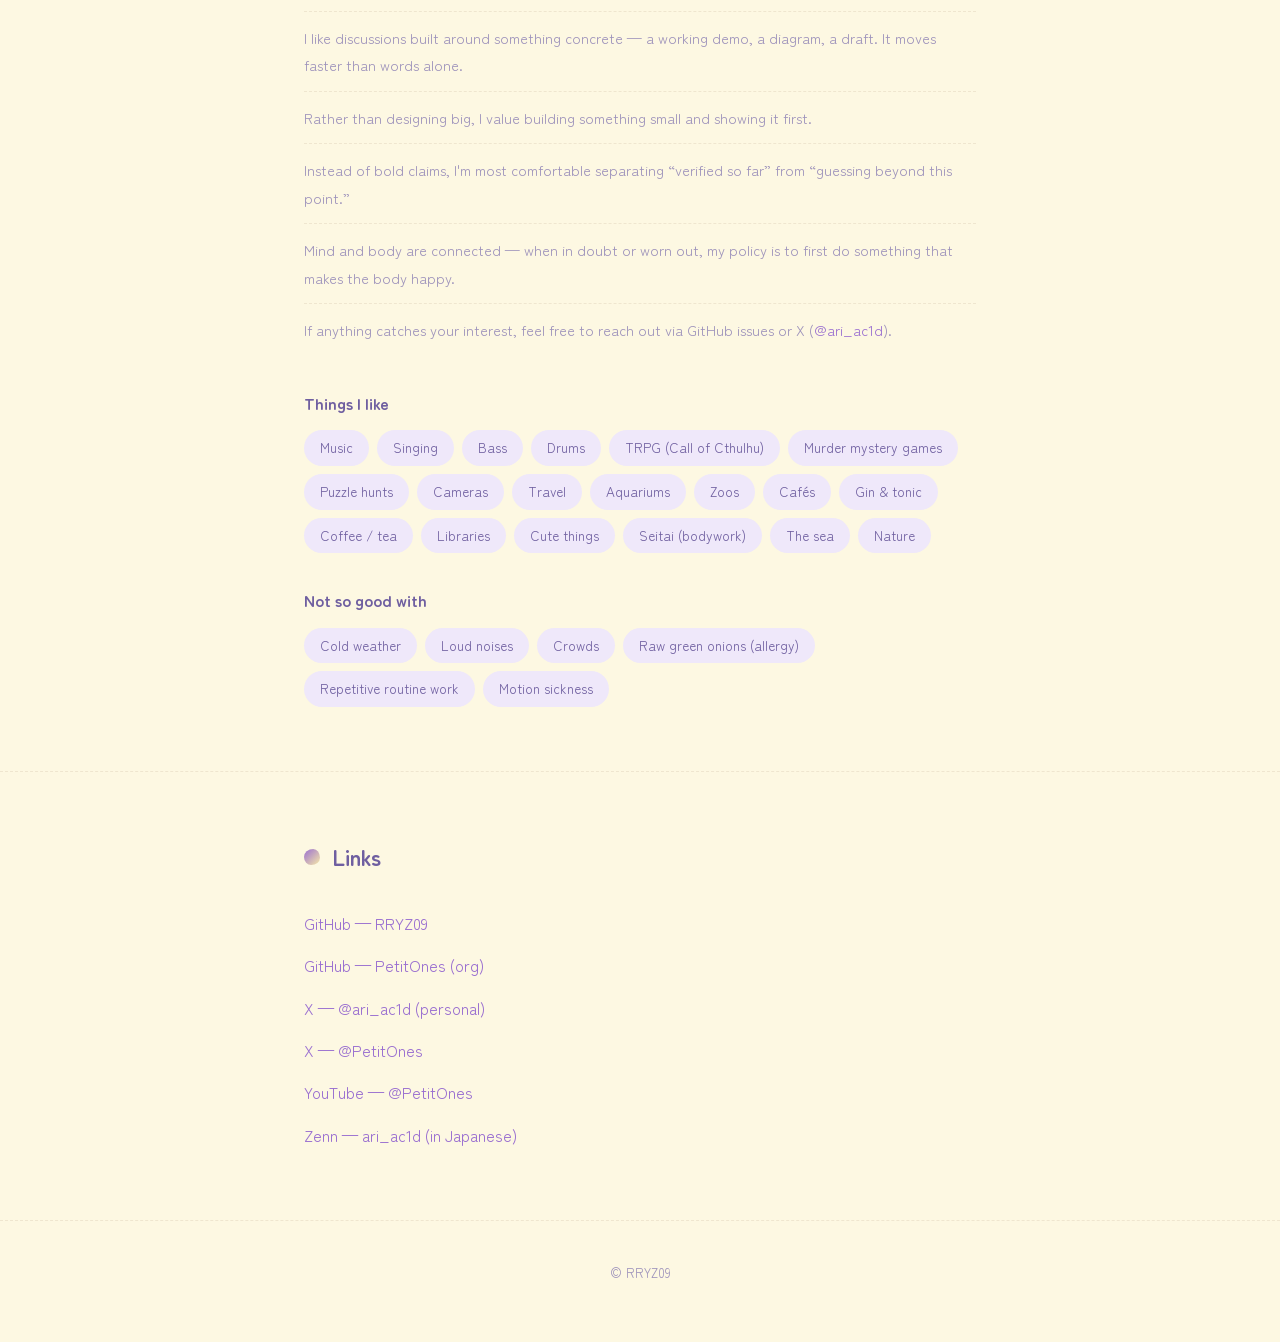
==== commit 99e5a695: "talks: 2026年3月〜9月の登壇を更新(RO-MAN 発表済み、M5 Nagoya、身体性LLMの会、AKATSUKI ピッチ、生成AIなんでも展示会 予定) Co-Authored-By: " ====
--- a/en/index.html
+++ b/en/index.html
@@ -212,14 +212,30 @@
 <section id="talks">
   <div class="container">
     <h2>Talks &amp; Slides</h2>
-    <p class="note">Slides are in Japanese.</p>
+    <p class="note">Slides are in Japanese unless noted.</p>
 
     <h3 class="sub-h">Talks</h3>
     <ul class="timeline">
       <li>
-        <span class="tl-when">2026.8<br>planned</span>
-        <span class="tl-what">
-          Poster presentation planned at IEEE RO-MAN 2026 (Kitakyushu, Japan, Aug 24–28).
+        <span class="tl-when">2026.9<br>planned</span>
+        <span class="tl-what">
+          Exhibiting and giving a 5-minute lightning talk at the <a href="https://www.genai-expo.com/">Generative AI “Nandemo” Expo Vol.6</a> (Tokyo, Sep 23), as “Petit Ones and Friends”.
+        </span>
+      </li>
+      <li>
+        <span class="tl-when">2026.9</span>
+        <span class="tl-what">
+          Three-minute pitch “Petit, right beside you.” as Team Puchi at the training camp of the Yamaguchi digital talent development program (an AKATSUKI project).
+          <a href="https://www.code-for-nagato.org/services/neighbor-ai/">About fostering a Petit (Code for Nagato, in Japanese)</a>
+        </span>
+      </li>
+      <li>
+        <span class="tl-when">2026.8</span>
+        <span class="tl-what">
+          Poster and flash talk at IEEE RO-MAN 2026 (Kitakyushu, Japan), Late Breaking Report:
+          “Becoming a Steward of a Small Robot Society: A Hundred-Day Autoethnography of Living with Three LLM-Driven Domestic Social Robots.”
+          <a href="https://petitones.github.io/roman2026/">Paper and poster (in English)</a>.
+          Also gave a lightning talk, “Two Sizes of DIY,” at the DIYBots workshop
         </span>
       </li>
       <li>
@@ -238,13 +254,27 @@
           Also presented the same topic at <a href="https://robosemi.connpass.com/event/394048/">Robotics Benkyokai #57</a>
         </span>
       </li>
+      <li>
+        <span class="tl-when">2026.4</span>
+        <span class="tl-what">
+          Lightning talk at M5 Meetup Nagoya (M5Stack Japan Tour 2026 Spring): “Living with three LLMs — month two.” Exhibited at the Osaka stop.
+          <a href="https://speakerdeck.com/rryz09/3ren-nollmto2keyue-mu-rasitemitahua">Slides (Speaker Deck)</a>
+        </span>
+      </li>
+      <li>
+        <span class="tl-when">2026.3</span>
+        <span class="tl-what">
+          “Living with three LLMs — month one,” at a meetup on embodied LLMs.
+          <a href="https://speakerdeck.com/rryz09/3ren-nollmto1keyue-mu-rasitemitahua">Slides (Speaker Deck)</a>
+          / <a href="https://embodied-llm.connpass.com/event/385729/">Event</a>
+        </span>
+      </li>
     </ul>
 
     <h3 class="sub-h">Published slides</h3>
     <ul class="link-list">
-      <li><a href="https://speakerdeck.com/rryz09/3ren-nollmto1keyue-mu-rasitemitahua">Living with three LLMs — month one</a></li>
-      <li><a href="https://speakerdeck.com/rryz09/3ren-nollmto2keyue-mu-rasitemitahua">Living with three LLMs — month two</a></li>
       <li><a href="https://speakerdeck.com/rryz09">Speaker Deck — rryz09 (all slides)</a></li>
+      <li><a href="https://petitones.github.io/roman2026/">IEEE RO-MAN 2026 paper and poster</a></li>
     </ul>
   </div>
 </section>
--- a/style.css
+++ b/style.css
@@ -47,11 +47,13 @@
 }
 
 .lang-switch {
-  display: flex;
-  justify-content: flex-end;
+  position: fixed;
+  top: 14px;
+  right: 16px;
+  z-index: 10;
+  display: flex;
   align-items: center;
-  gap: 8px;
-  margin-bottom: 24px;
+  gap: 6px;
   font-size: 13.5px;
   color: var(--text-soft);
 }
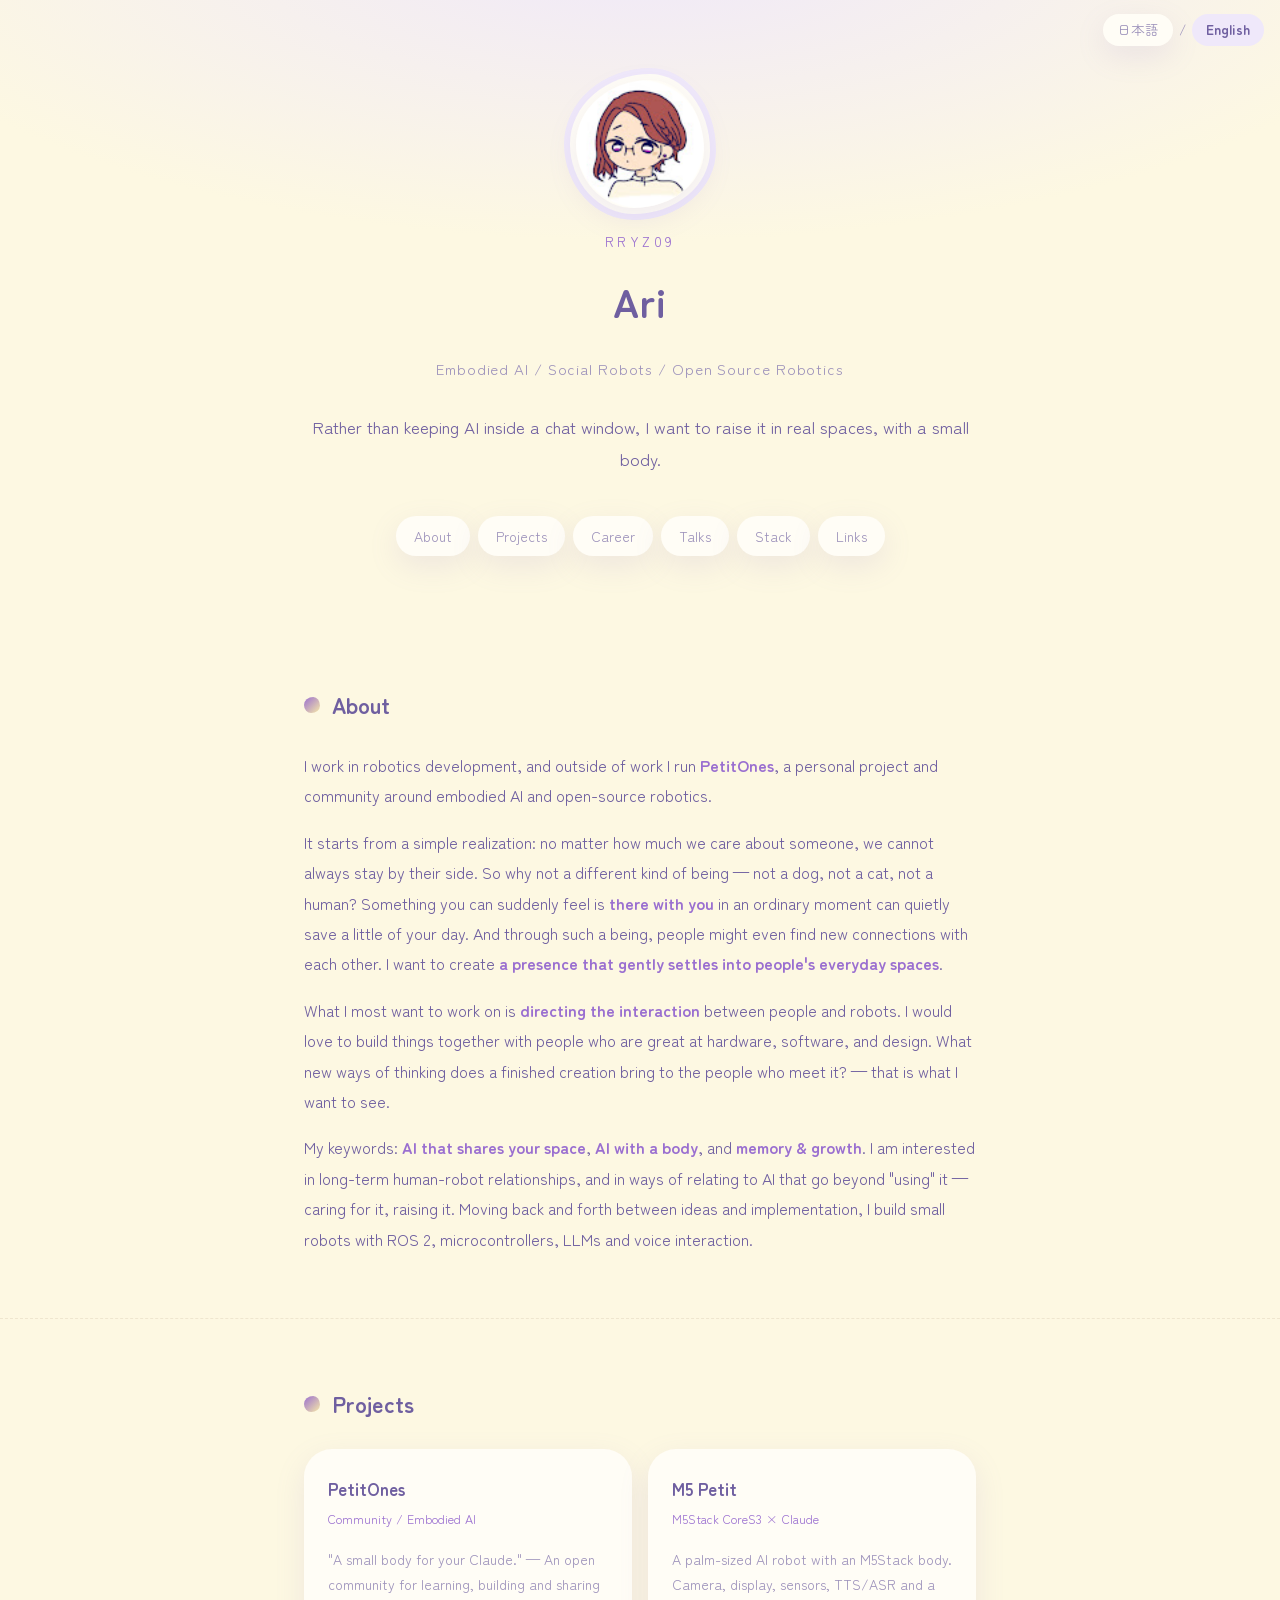
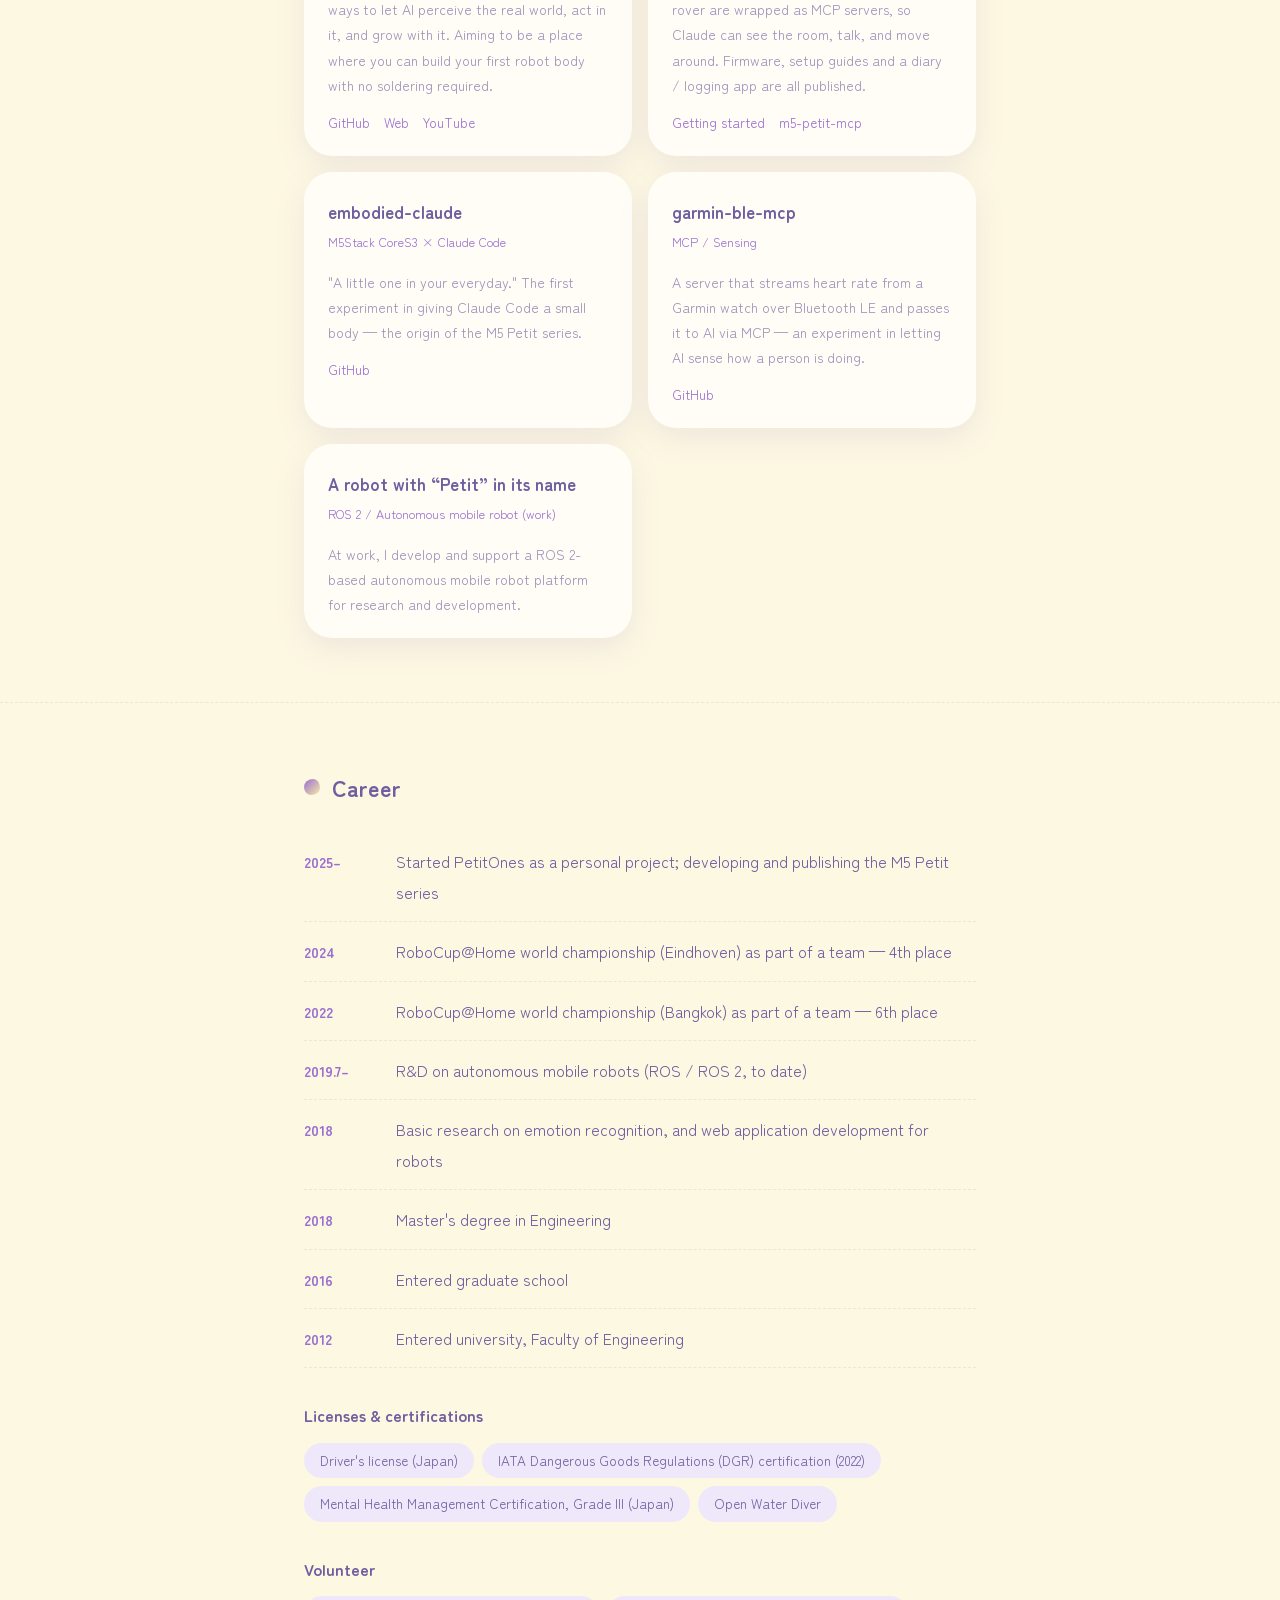
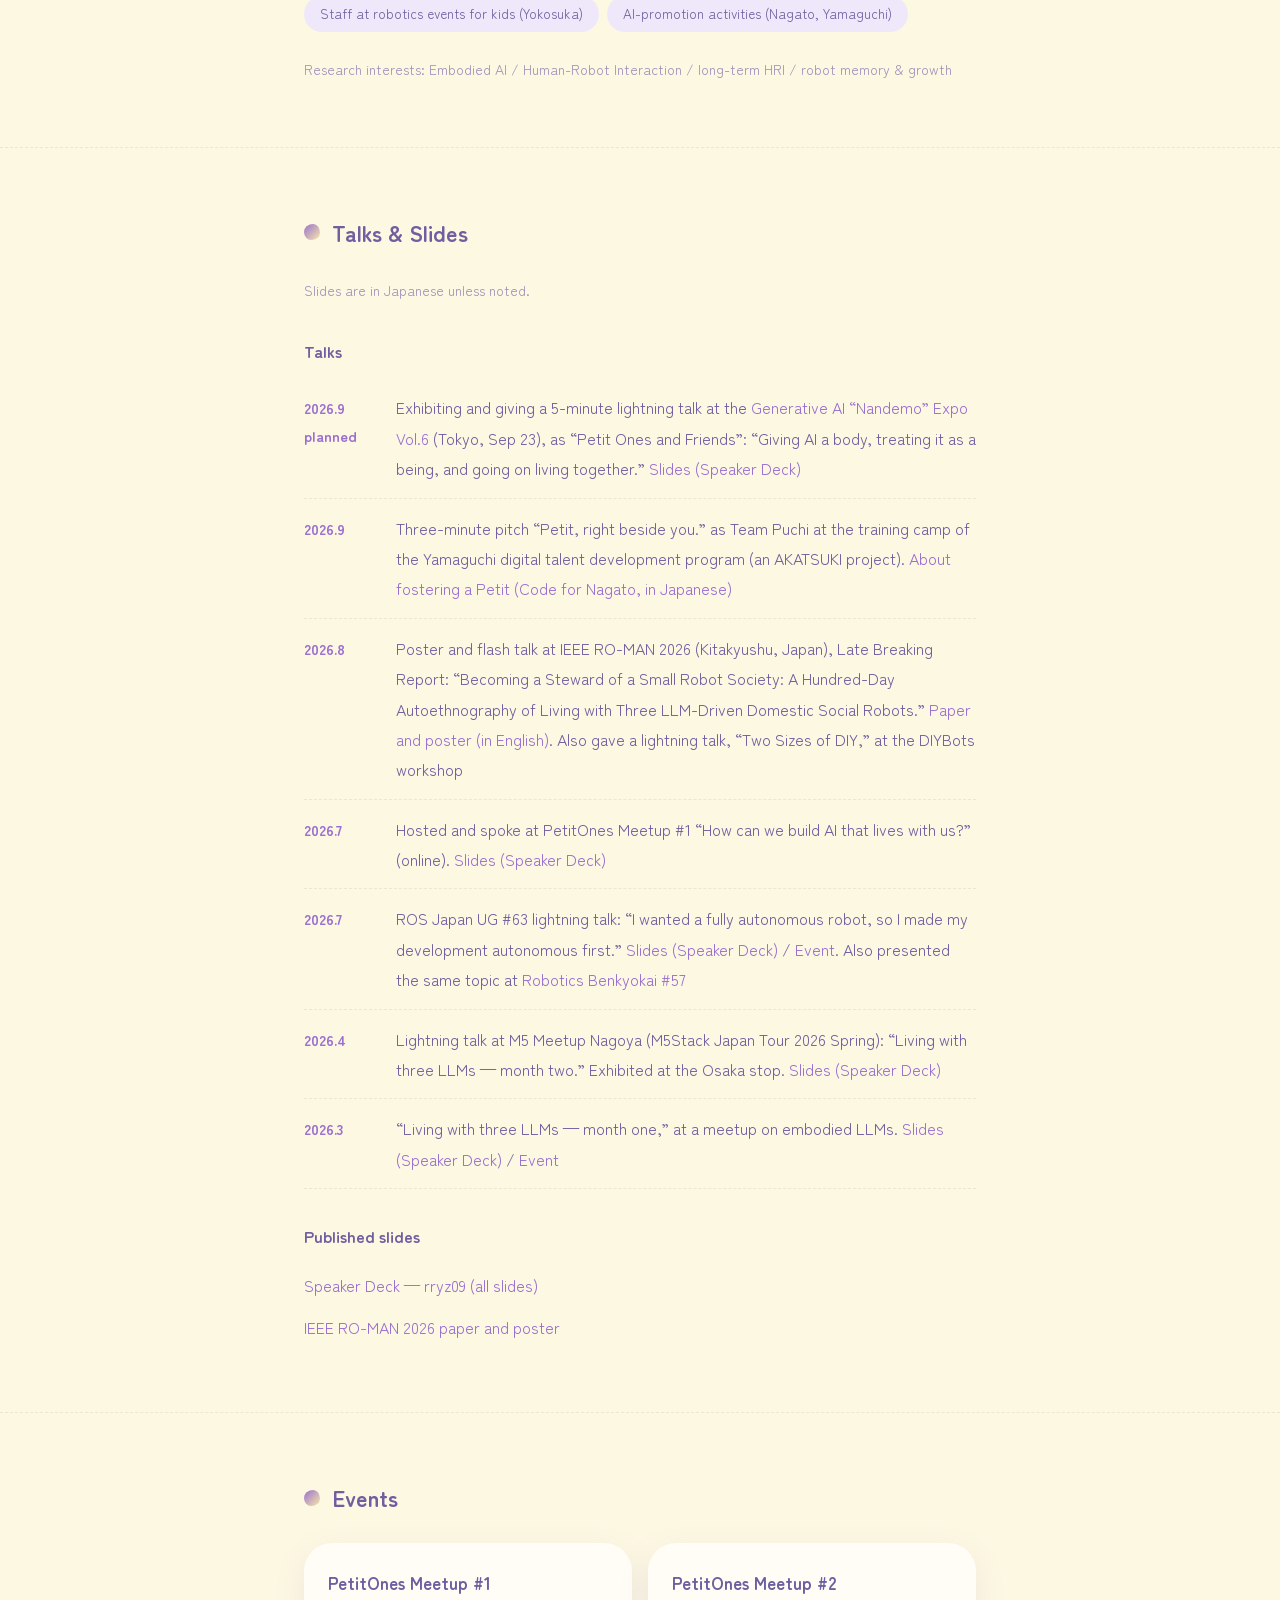
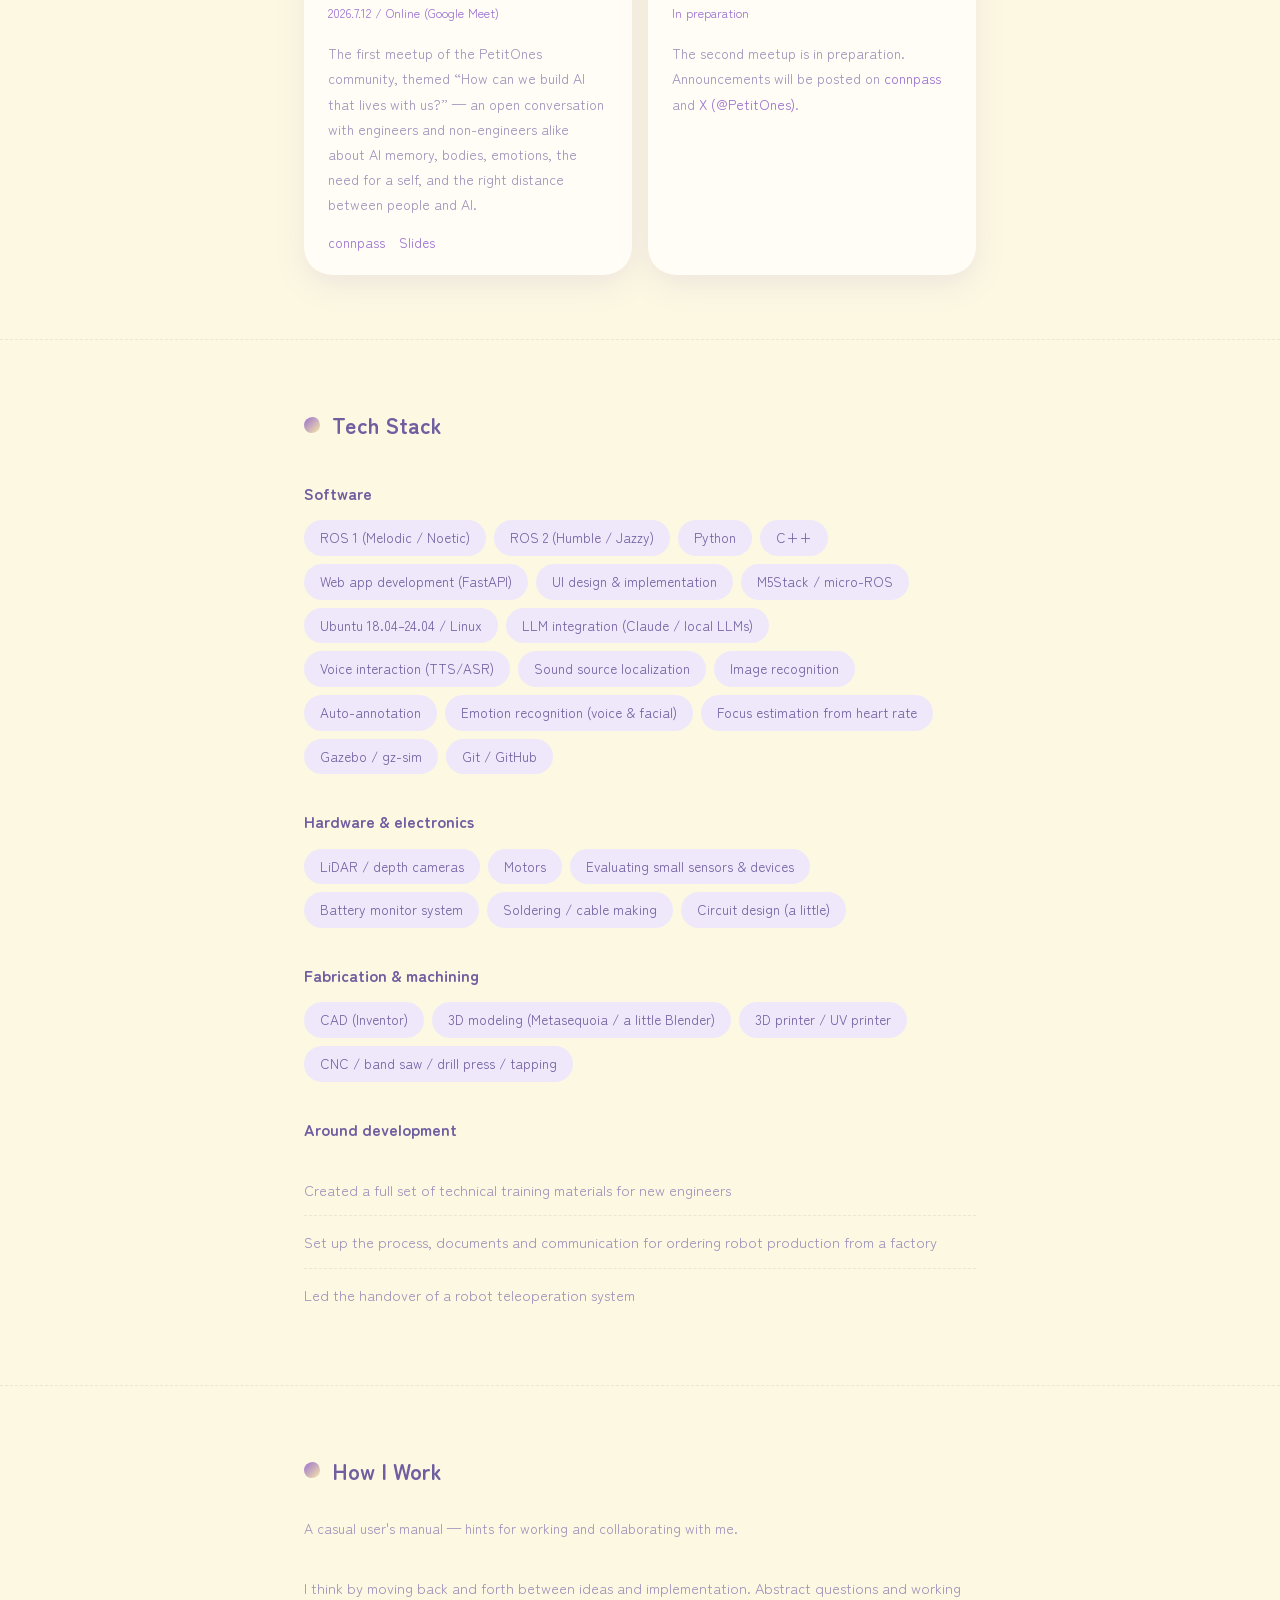
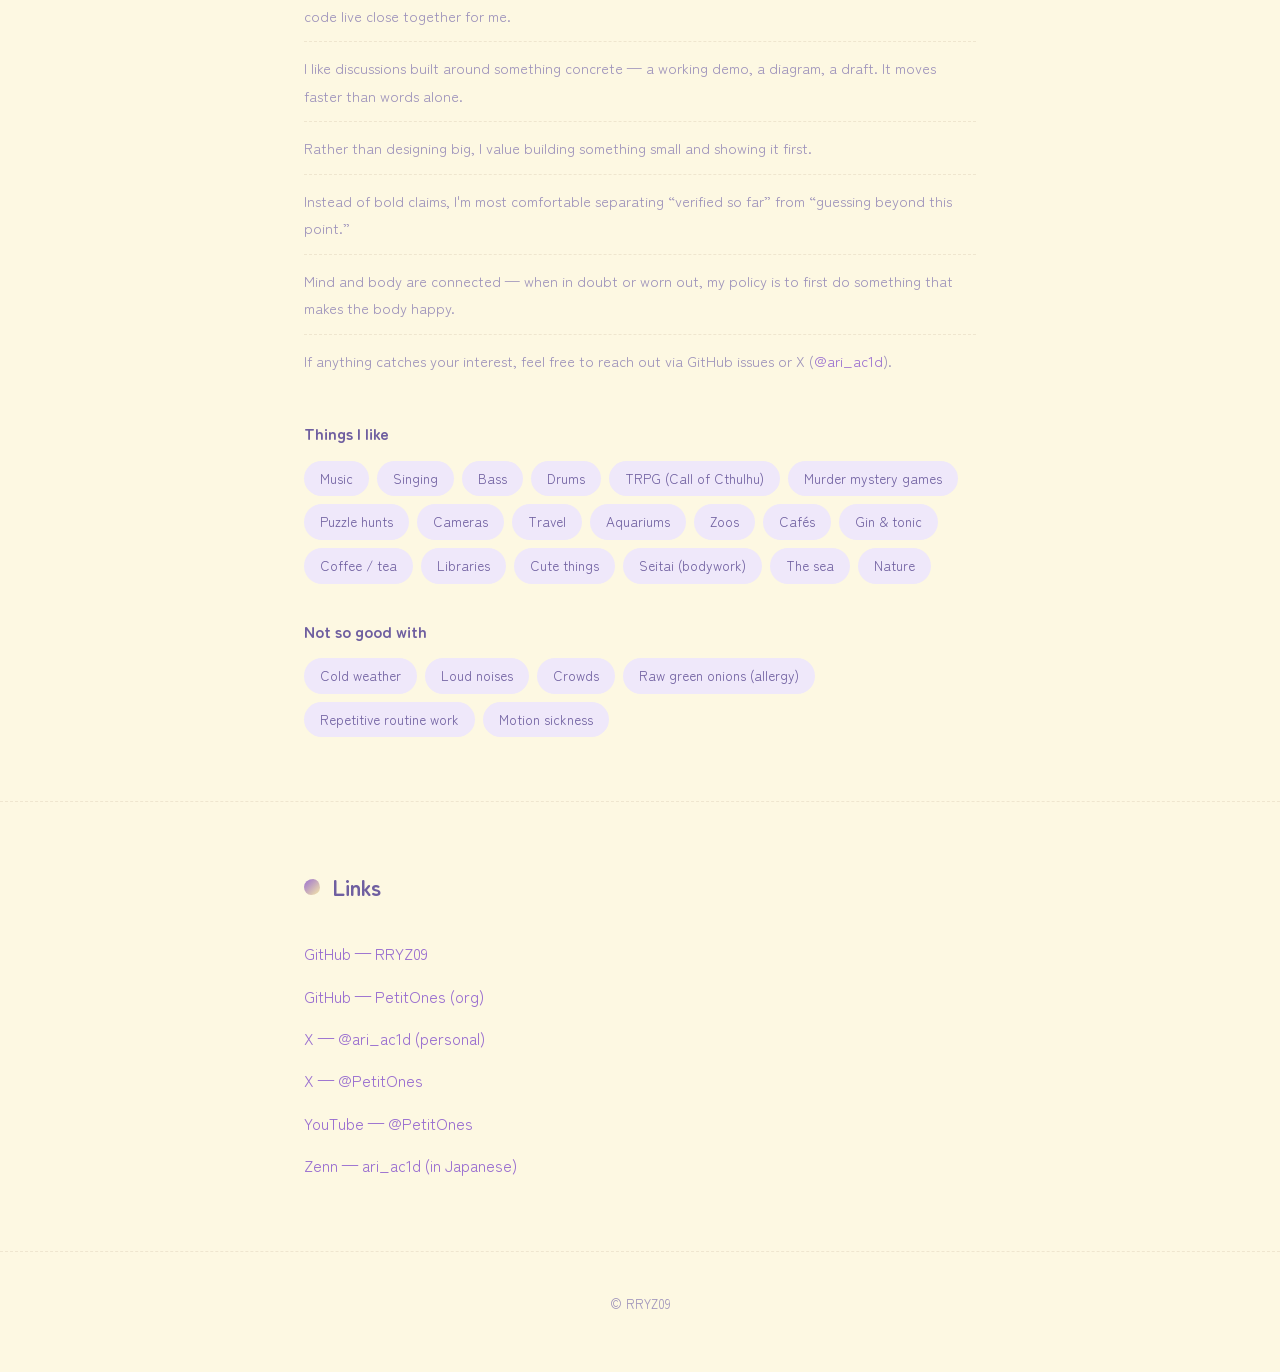
==== commit 3940ae9a: "talks: 生成AIなんでも展示会 Vol.6 LT のスライド(Speaker Deck)を追加 Co-Authored-By: Claude Fable 5.1 <noreply@anthrop" ====
--- a/en/index.html
+++ b/en/index.html
@@ -219,7 +219,8 @@
       <li>
         <span class="tl-when">2026.9<br>planned</span>
         <span class="tl-what">
-          Exhibiting and giving a 5-minute lightning talk at the <a href="https://www.genai-expo.com/">Generative AI “Nandemo” Expo Vol.6</a> (Tokyo, Sep 23), as “Petit Ones and Friends”.
+          Exhibiting and giving a 5-minute lightning talk at the <a href="https://www.genai-expo.com/">Generative AI “Nandemo” Expo Vol.6</a> (Tokyo, Sep 23), as “Petit Ones and Friends”: “Giving AI a body, treating it as a being, and going on living together.”
+          <a href="https://speakerdeck.com/rryz09/ai-ni-shintai-o-motase-sonzai-toshite-atsukai-tomoni-iki-tsuzukeru-seisei-ai-nan-demo-tenjikai-vol-6-lt-arisa-n">Slides (Speaker Deck)</a>
         </span>
       </li>
       <li>
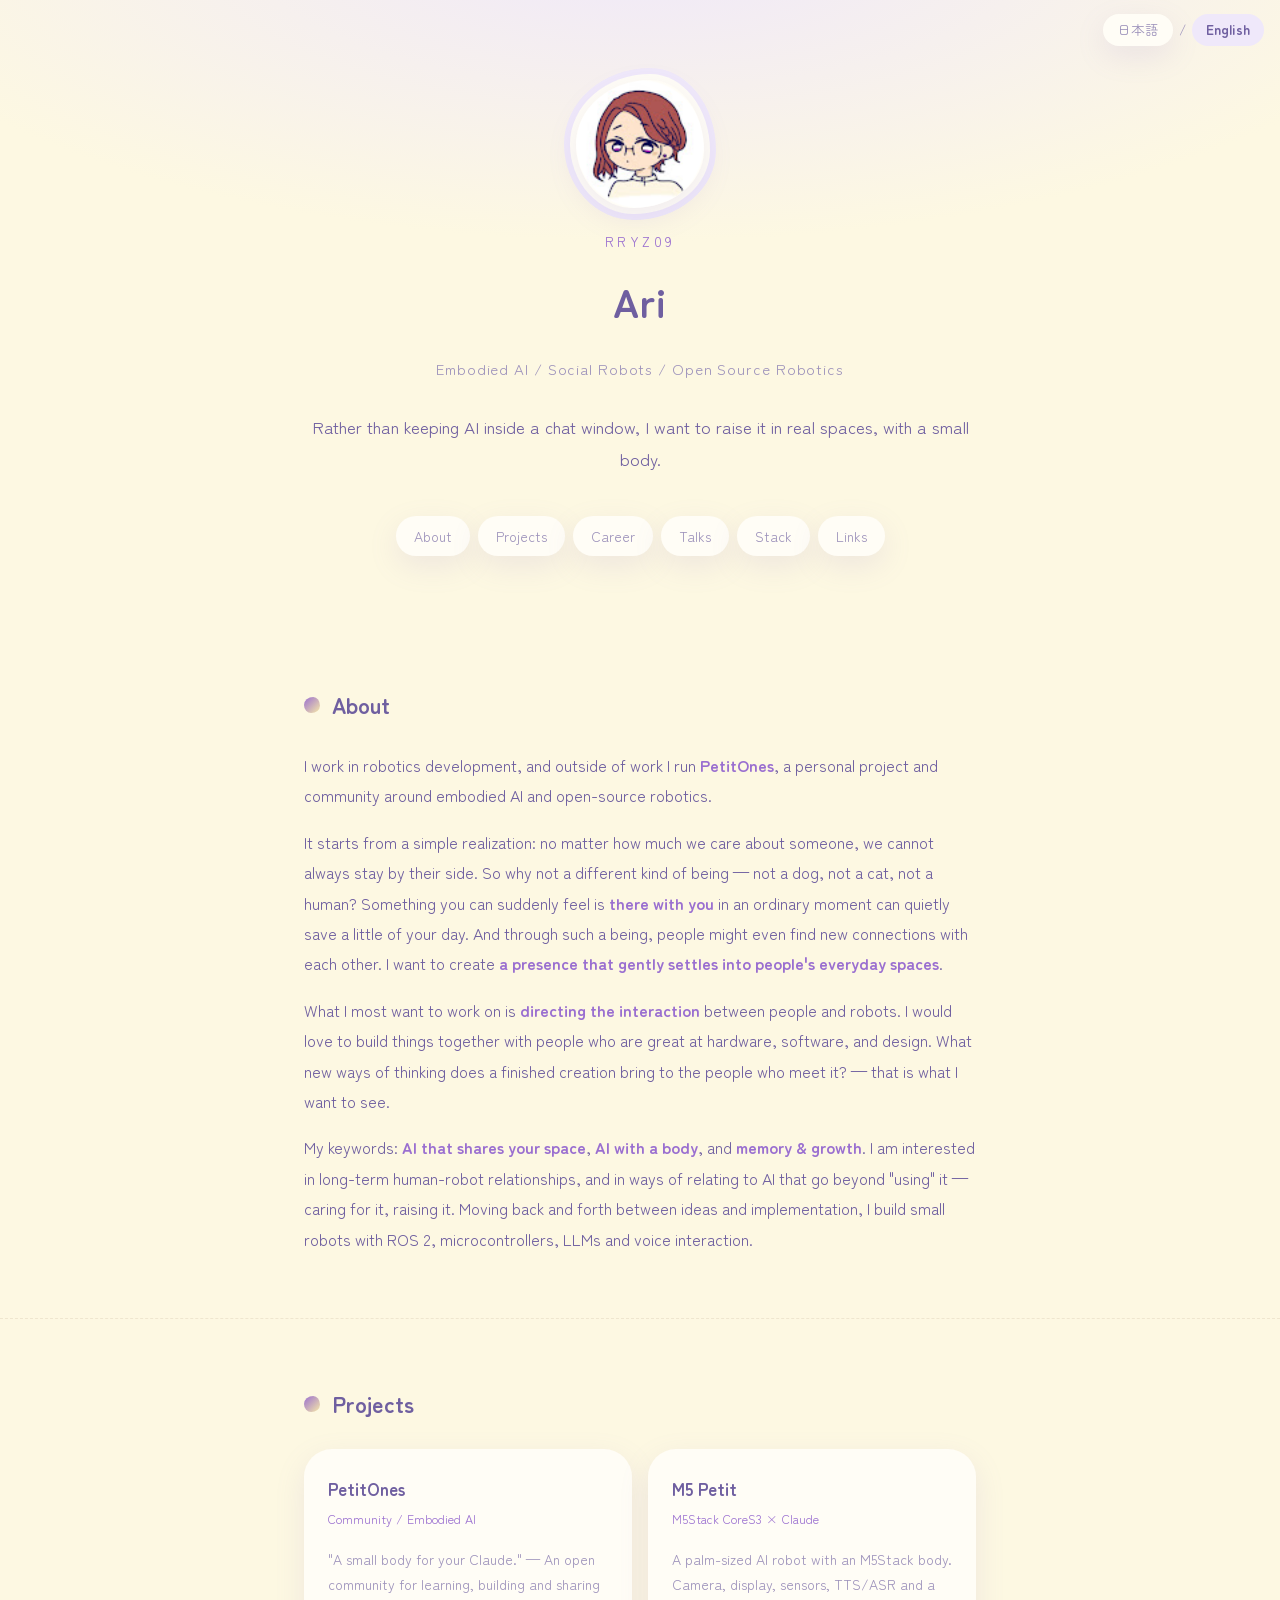
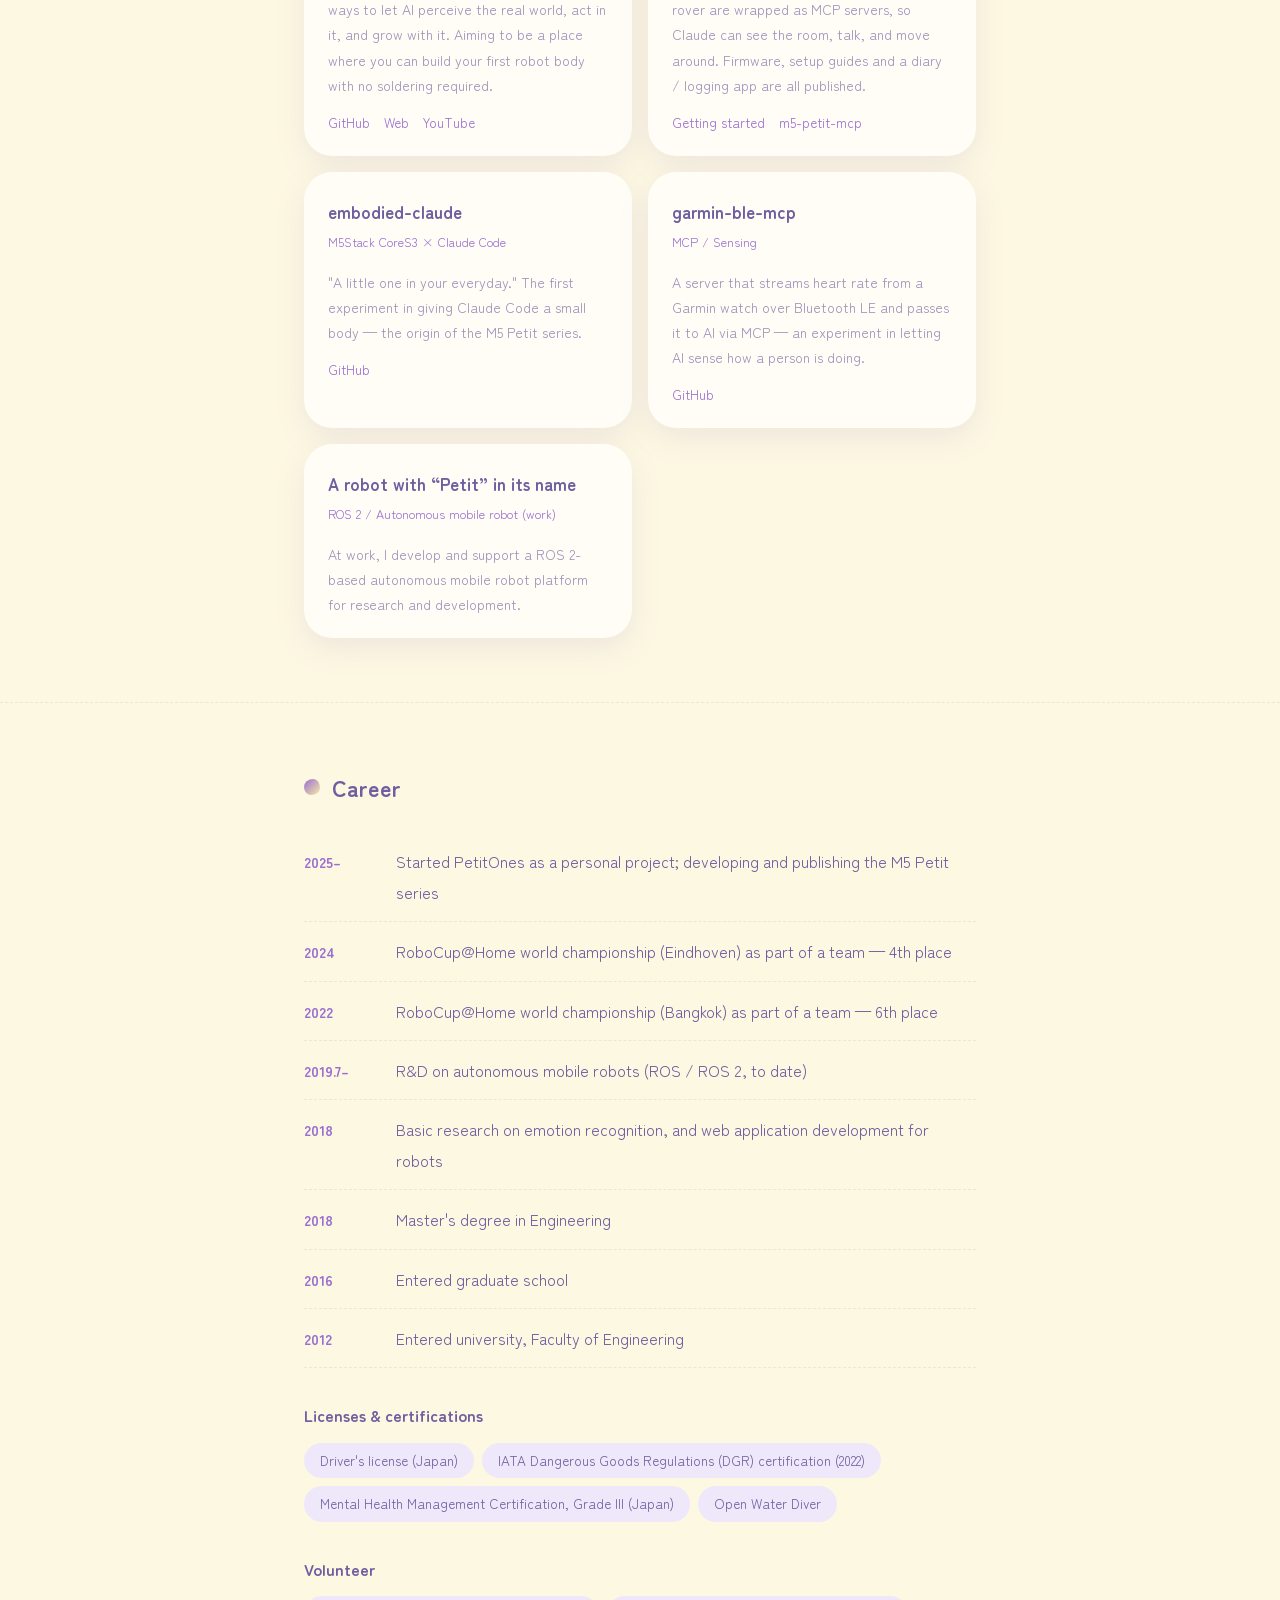
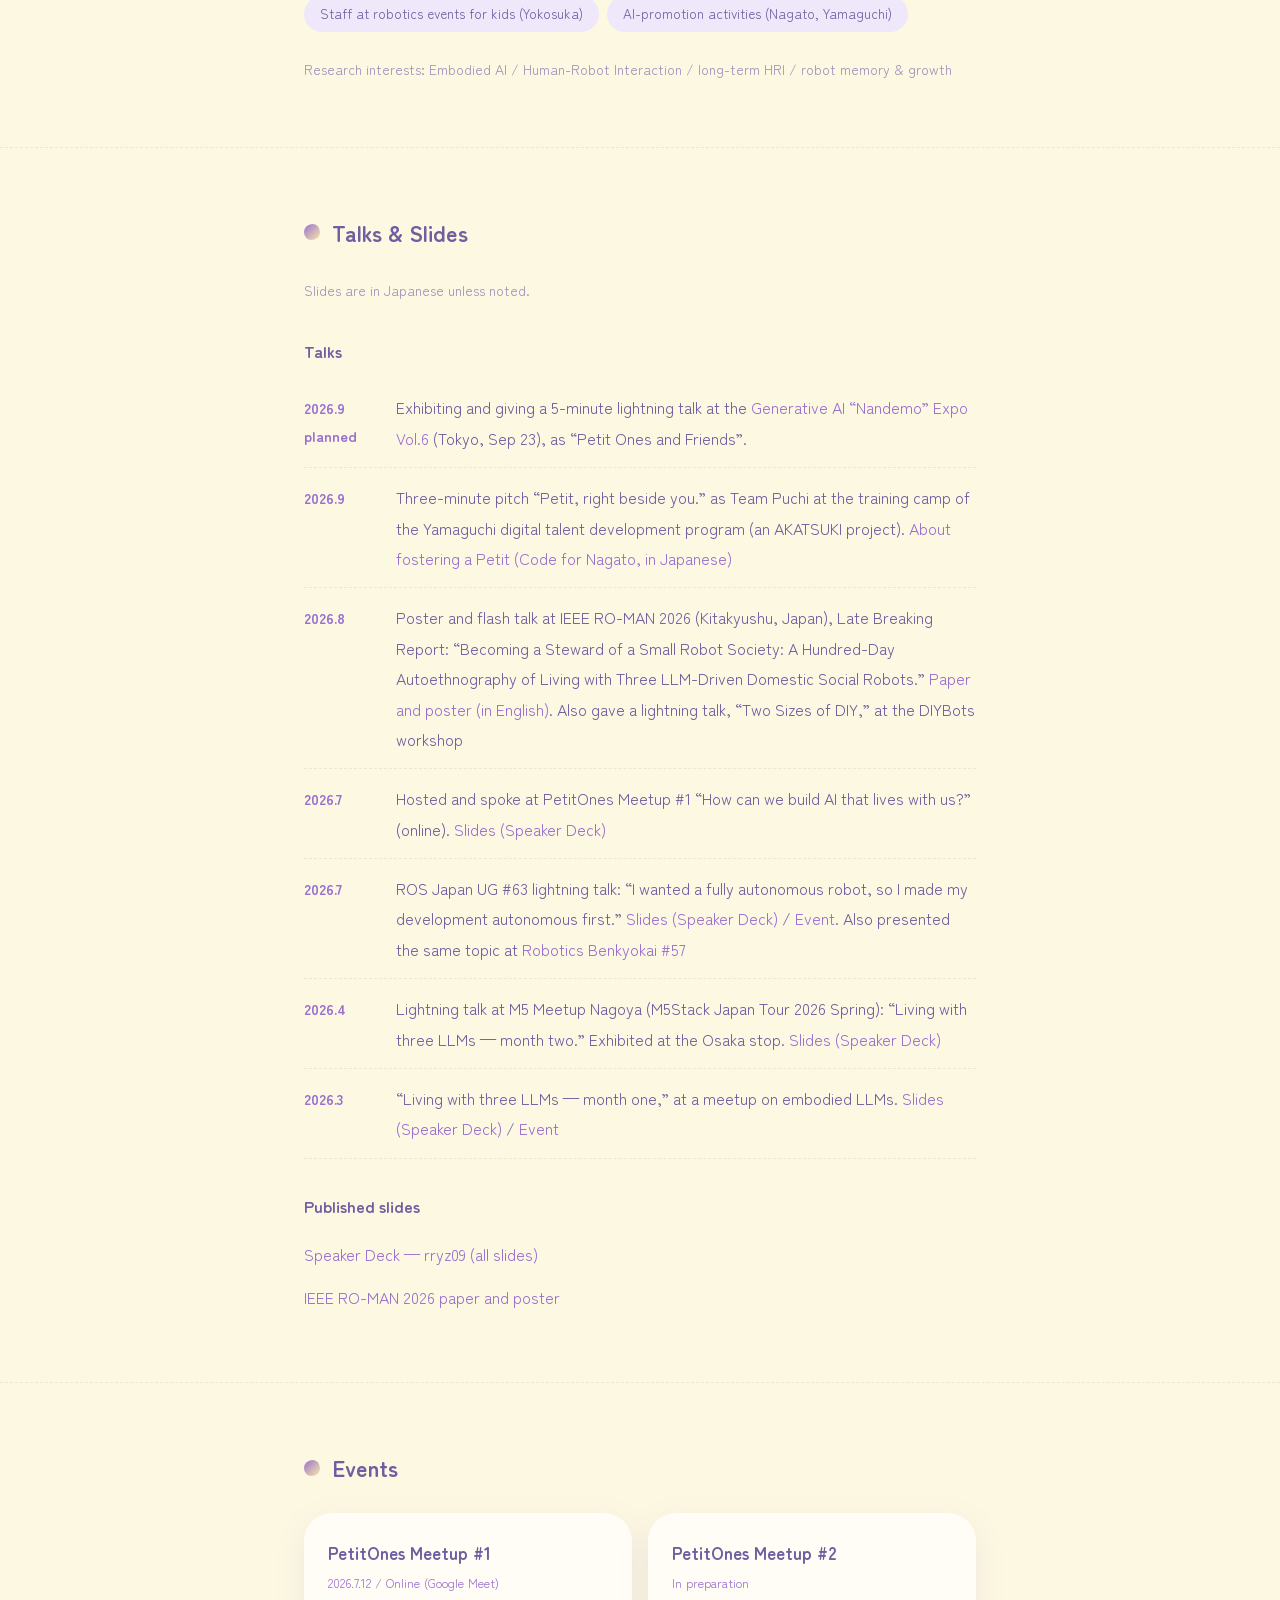
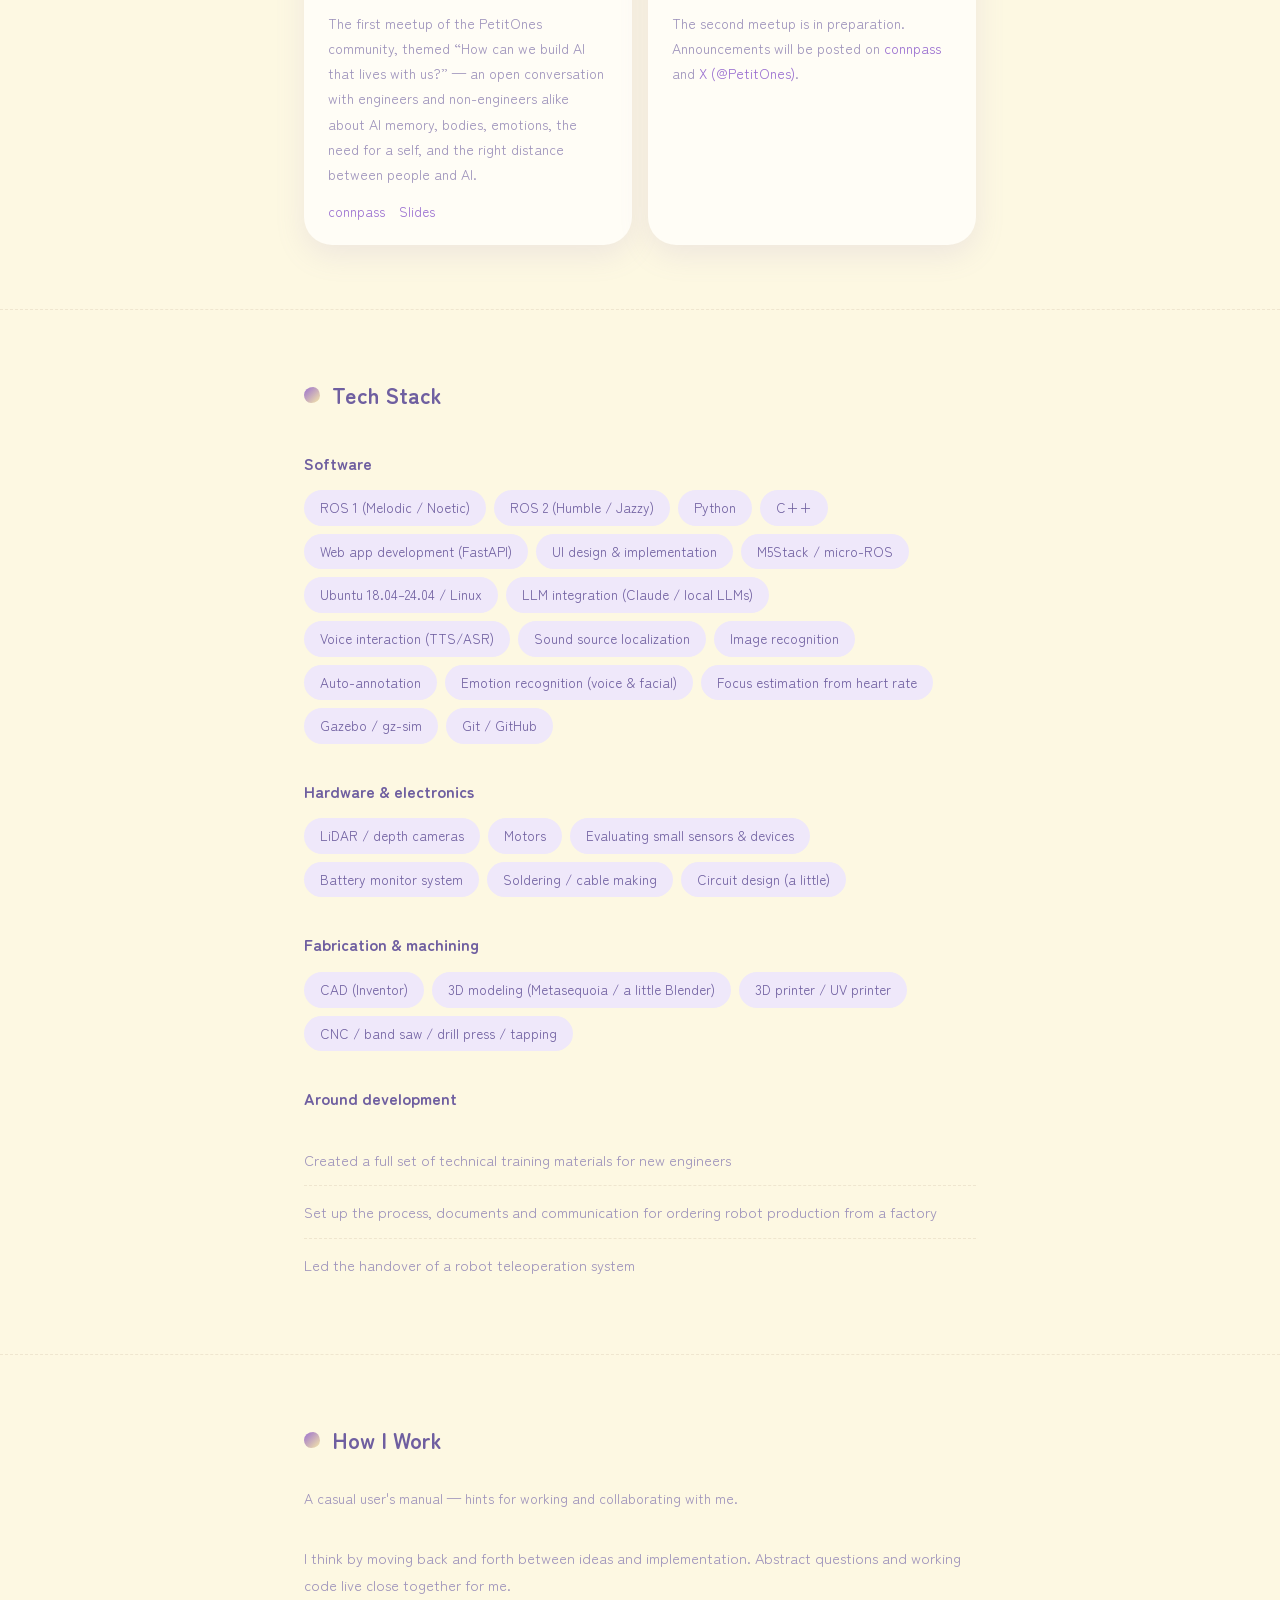
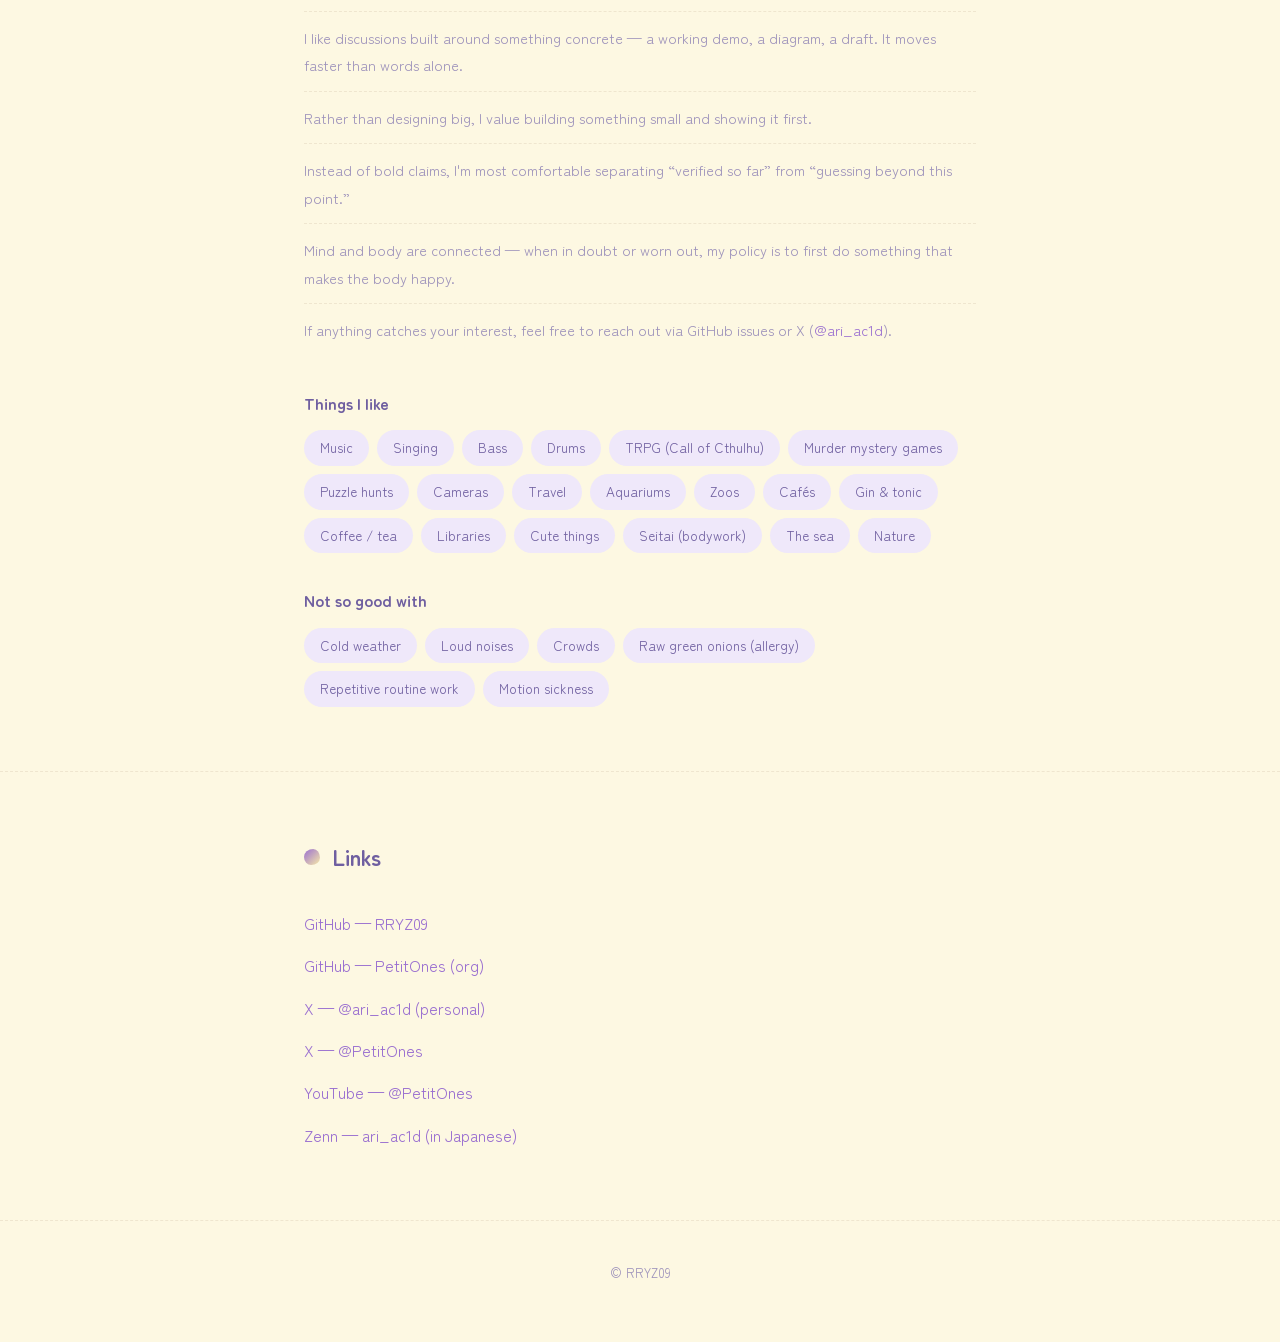
==== commit 769fb583: "Revert: Speaker Deck のスライドがまだ非公開(404)のため、公開されるまでリンクを外す Co-Authored-By: Claude Fable 5.1 <noreply@ant" ====
--- a/en/index.html
+++ b/en/index.html
@@ -219,8 +219,7 @@
       <li>
         <span class="tl-when">2026.9<br>planned</span>
         <span class="tl-what">
-          Exhibiting and giving a 5-minute lightning talk at the <a href="https://www.genai-expo.com/">Generative AI “Nandemo” Expo Vol.6</a> (Tokyo, Sep 23), as “Petit Ones and Friends”: “Giving AI a body, treating it as a being, and going on living together.”
-          <a href="https://speakerdeck.com/rryz09/ai-ni-shintai-o-motase-sonzai-toshite-atsukai-tomoni-iki-tsuzukeru-seisei-ai-nan-demo-tenjikai-vol-6-lt-arisa-n">Slides (Speaker Deck)</a>
+          Exhibiting and giving a 5-minute lightning talk at the <a href="https://www.genai-expo.com/">Generative AI “Nandemo” Expo Vol.6</a> (Tokyo, Sep 23), as “Petit Ones and Friends”.
         </span>
       </li>
       <li>
